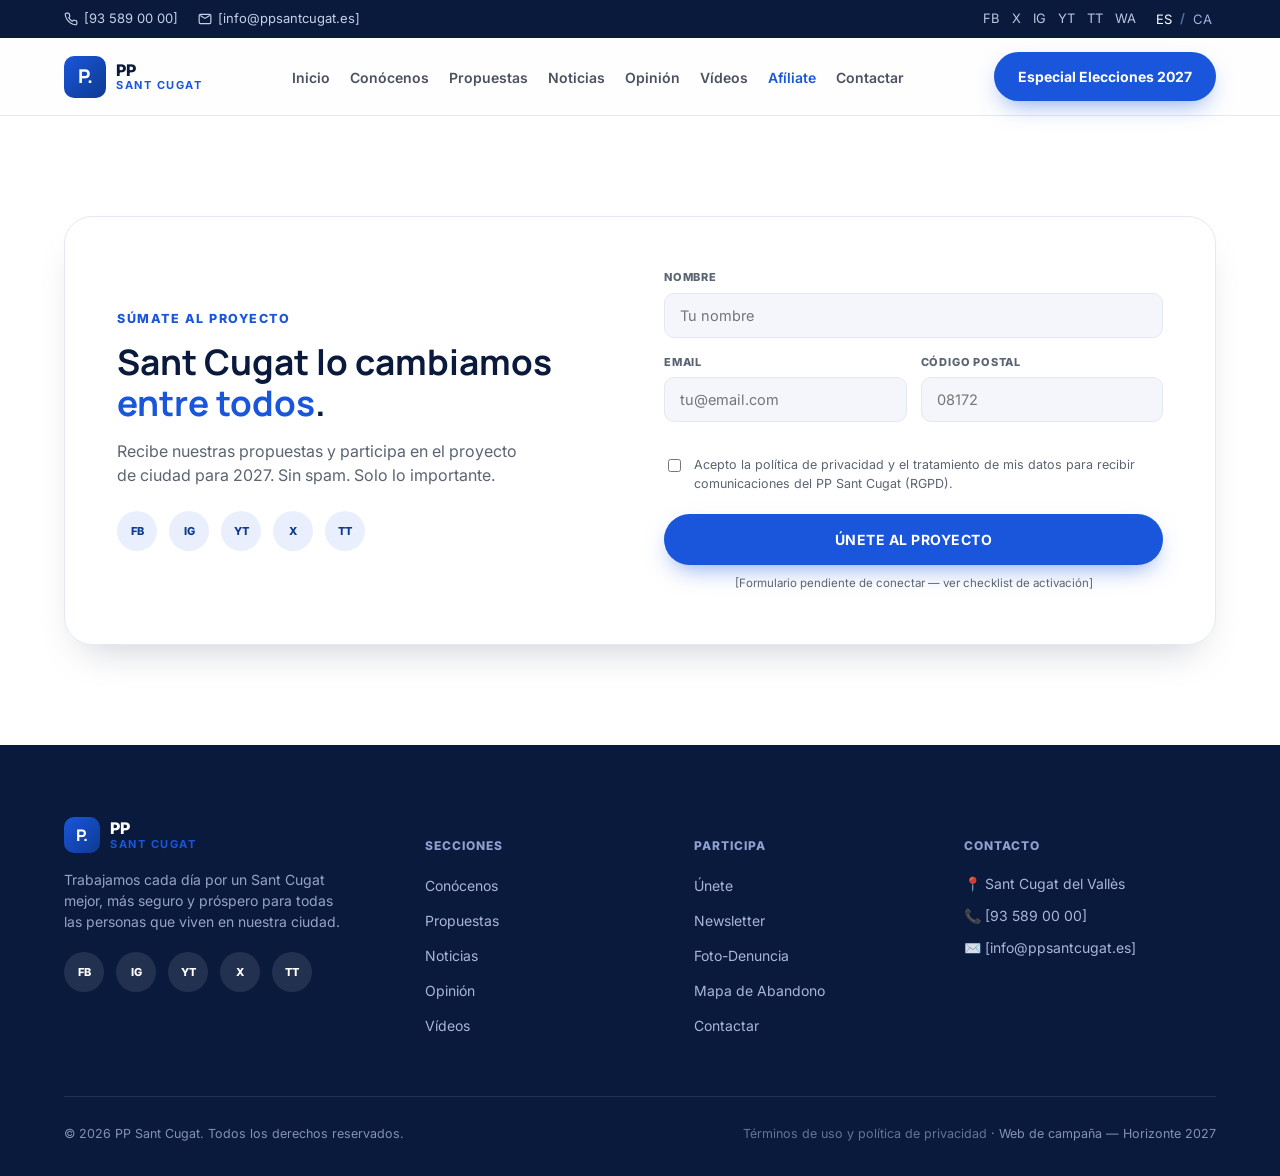
==== afiliate.html @ e85d0d60 "Add files via upload" ====
<!DOCTYPE html>
<html lang="es">
<head>
<meta charset="UTF-8">
<meta name="viewport" content="width=device-width, initial-scale=1.0">
<title>Afíliate — PP Sant Cugat</title>
<meta name="description" content="Únete al Partido Popular de Sant Cugat del Vallès y participa en el proyecto de ciudad para las elecciones municipales de mayo de 2027.">
<link rel="preconnect" href="https://fonts.googleapis.com">
<link rel="preconnect" href="https://fonts.gstatic.com" crossorigin>
<link href="https://fonts.googleapis.com/css2?family=Manrope:wght@500;700;800&family=Inter:wght@400;500;600;700&display=swap" rel="stylesheet">
<link rel="stylesheet" href="css/style.css">
</head>
<body>

<div id="site-header"></div>
<script src="js/layout.js"></script>
<script>Layout.header('afiliate');</script>

<!-- ============ JOIN / NEWSLETTER ============ -->
<section class="join">
  <div class="wrap">
    <div class="join-box" data-reveal>
      <div class="join-grid">
        <div>
          <span class="eyebrow" data-i18n="join_eyebrow">Súmate al proyecto</span>
          <h2 data-i18n-html="join_title">Sant Cugat lo cambiamos <span class="accent" style="color:var(--pp-blue);">entre todos</span>.</h2>
          <p class="lead" data-i18n="join_lead">Recibe nuestras propuestas y participa en el proyecto de ciudad para 2027. Sin spam. Solo lo importante.</p>
          <div class="social-circles">
            <a class="scircle" href="#" data-net="facebook">FB</a>
            <a class="scircle" href="#" data-net="instagram">IG</a>
            <a class="scircle" href="#" data-net="youtube">YT</a>
            <a class="scircle" href="#" data-net="x">X</a>
            <a class="scircle" href="#" data-net="tiktok">TT</a>
          </div>
        </div>
        <form id="joinForm" onsubmit="return handleJoinSubmit(event)">
          <div class="field">
            <label data-i18n="form_name">Nombre</label>
            <input type="text" name="nombre" data-i18n-placeholder="form_name_ph" placeholder="Tu nombre" required>
          </div>
          <div class="field-row">
            <div class="field">
              <label data-i18n="form_email">Email</label>
              <input type="email" name="email" placeholder="tu@email.com" required>
            </div>
            <div class="field">
              <label data-i18n="form_cp">Código postal</label>
              <input type="text" name="cp" placeholder="08172" pattern="[0-9]{5}">
            </div>
          </div>
          <label class="checkbox-row">
            <input type="checkbox" required>
            <span data-i18n="form_rgpd">Acepto la política de privacidad y el tratamiento de mis datos para recibir comunicaciones del PP Sant Cugat (RGPD).</span>
          </label>
          <button type="submit" class="btn btn-primary submit-btn" data-i18n="form_submit">ÚNETE AL PROYECTO</button>
          <p class="form-note" data-i18n="form_note">[Formulario pendiente de conectar — ver checklist de activación]</p>
        </form>
      </div>
    </div>
  </div>
</section>

<footer id="site-footer"></footer>
<script>Layout.footer();</script>

<!-- ============ DATOS DINÁMICOS ============ -->
<script src="data/videos.js"></script>
<script src="data/news.js"></script>
<script src="js/main.js"></script>
</body>
</html>
---- css/style.css ----
:root{
  --pp-blue:#1a56db;
  --pp-blue-dark:#0e3a91;
  --pp-navy:#0a1a3c;
  --pp-sky:#4cc9f0;
  --bg:#f4f6fb;
  --surface:#ffffff;
  --text:#0f172a;
  --muted:#5b6472;
  --border:#e3e8f2;
  --radius:18px;
  --radius-sm:12px;
  --shadow:0 20px 40px -20px rgba(10,26,60,.25);
  --container:1200px;
}
*{box-sizing:border-box;}
html{scroll-behavior:smooth;}
body{
  margin:0;
  font-family:'Inter',sans-serif;
  color:var(--text);
  background:var(--bg);
  line-height:1.5;
  -webkit-font-smoothing:antialiased;
}
h1,h2,h3,h4{font-family:'Manrope',sans-serif;margin:0;line-height:1.15;}
p{margin:0;}
img{max-width:100%;display:block;}
a{color:inherit;text-decoration:none;}
ul{margin:0;padding:0;list-style:none;}
button{font-family:inherit;cursor:pointer;}
::selection{background:var(--pp-blue);color:#fff;}
::-webkit-scrollbar{width:10px;}
::-webkit-scrollbar-track{background:var(--bg);}
::-webkit-scrollbar-thumb{background:var(--pp-blue);border-radius:10px;}

.wrap{max-width:var(--container);margin:0 auto;padding:0 24px;}
.visually-hidden{position:absolute;width:1px;height:1px;overflow:hidden;clip:rect(0,0,0,0);white-space:nowrap;}

/* ---------- Topbar ---------- */
.topbar{background:var(--pp-navy);color:#dbe4fb;font-size:13px;}
.topbar .wrap{display:flex;align-items:center;justify-content:space-between;padding:9px 24px;flex-wrap:wrap;gap:8px;}
.topbar-left{display:flex;gap:20px;align-items:center;flex-wrap:wrap;}
.topbar-left a{display:flex;align-items:center;gap:6px;color:#dbe4fb;opacity:.9;transition:opacity .2s;}
.topbar-left a:hover{opacity:1;}
.topbar-right{display:flex;align-items:center;gap:16px;}
.social-inline{display:flex;gap:12px;}
.social-inline a{opacity:.85;transition:opacity .2s, transform .2s;}
.social-inline a:hover{opacity:1;transform:translateY(-1px);}
.lang-switch{display:flex;gap:4px;align-items:center;font-weight:600;}
.lang-switch button{background:none;border:none;color:#9fb2de;padding:2px 4px;font-size:13px;}
.lang-switch button.active{color:#fff;}
.lang-switch span{color:#5c6f9c;}

/* ---------- Nav ---------- */
.nav{position:sticky;top:0;z-index:100;background:rgba(255,255,255,.85);backdrop-filter:blur(10px);border-bottom:1px solid var(--border);}
.nav .wrap{display:flex;align-items:center;justify-content:space-between;padding:14px 24px;gap:20px;}
.brand{display:flex;align-items:center;gap:10px;}
.brand-mark{width:42px;height:42px;border-radius:10px;background:linear-gradient(135deg,var(--pp-blue),var(--pp-blue-dark));display:flex;align-items:center;justify-content:center;color:#fff;font-weight:800;font-family:'Manrope',sans-serif;font-size:19px;flex-shrink:0;}
.brand img{height:42px;width:auto;}
.brand-text{display:flex;flex-direction:column;line-height:1.1;}
.brand-text .n1{font-weight:800;font-size:16px;color:var(--pp-navy);letter-spacing:.3px;}
.brand-text .n2{font-weight:700;font-size:11px;color:var(--pp-blue);letter-spacing:1.5px;}
.nav-links{display:flex;gap:20px;align-items:center;}
.nav-links a{font-size:14px;font-weight:600;color:var(--text);opacity:.75;transition:opacity .2s,color .2s;position:relative;}
.nav-links a:hover{opacity:1;color:var(--pp-blue);}
.nav-links a.active-link{opacity:1;color:var(--pp-blue);}
.btn{display:inline-flex;align-items:center;gap:8px;padding:12px 22px;border-radius:100px;font-weight:700;font-size:14px;border:2px solid transparent;transition:transform .2s,box-shadow .2s,background .2s,color .2s;white-space:nowrap;}
.btn-primary{background:var(--pp-blue);color:#fff;box-shadow:0 10px 24px -8px rgba(26,86,219,.55);}
.btn-primary:hover{transform:translateY(-2px);box-shadow:0 16px 30px -8px rgba(26,86,219,.65);}
.btn-ghost{background:#fff;color:var(--pp-navy);border-color:var(--border);}
.btn-ghost:hover{border-color:var(--pp-blue);color:var(--pp-blue);transform:translateY(-2px);}
.btn-ghost-dark{background:rgba(255,255,255,.08);color:#fff;border-color:rgba(255,255,255,.25);}
.btn-ghost-dark:hover{background:#fff;color:var(--pp-navy);}
.nav-cta{display:none;}
@media(min-width:1080px){.nav-cta{display:inline-flex;}}
.menu-toggle{display:flex;background:none;border:1px solid var(--border);border-radius:10px;padding:9px 11px;}
@media(min-width:1080px){.menu-toggle{display:none;}}
@media(max-width:1079px){.nav-links{position:fixed;inset:64px 0 0 0;background:#fff;flex-direction:column;padding:32px 24px;gap:22px;transform:translateX(100%);transition:transform .3s ease;overflow-y:auto;}
  .nav-links.open{transform:translateX(0);}
  .nav-links a{font-size:18px;opacity:1;}
}

/* ---------- Hero ---------- */
.hero{padding:72px 0 96px;overflow:hidden;position:relative;}
.hero .wrap{display:grid;grid-template-columns:1.1fr 1fr;gap:56px;align-items:center;}
@media(max-width:900px){.hero .wrap{grid-template-columns:1fr;}}
.badge{display:inline-flex;align-items:center;gap:8px;padding:7px 16px;border-radius:100px;background:#e9effd;color:var(--pp-blue-dark);font-weight:700;font-size:12.5px;letter-spacing:.5px;text-transform:uppercase;}
.badge::before{content:'';width:7px;height:7px;border-radius:50%;background:var(--pp-blue);}
.hero h1{font-size:clamp(2.4rem,5vw,3.6rem);font-weight:800;margin:22px 0 20px;color:var(--pp-navy);}
.hero h1 .accent{color:var(--pp-blue);}
.hero p.lead{font-size:1.1rem;color:var(--muted);max-width:520px;margin-bottom:32px;}
.hero-actions{display:flex;gap:14px;flex-wrap:wrap;margin-bottom:28px;}
.hero-meta{display:flex;gap:22px;flex-wrap:wrap;font-size:12.5px;font-weight:700;letter-spacing:.5px;color:var(--muted);}
.hero-meta span{opacity:.9;}
.hero-media{position:relative;}
.hero-photo{aspect-ratio:4/5;border-radius:24px;background:linear-gradient(160deg,#c9d6f0,#7c94c9 45%,#2c3f6b);position:relative;overflow:hidden;box-shadow:var(--shadow);}
.hero-photo img{width:100%;height:100%;object-fit:cover;}
.hero-photo .ph-note{position:absolute;inset:0;display:flex;align-items:center;justify-content:center;text-align:center;color:rgba(255,255,255,.85);font-size:13px;padding:20px;font-weight:600;}
.hero-quote{position:absolute;left:-30px;bottom:-30px;background:#fff;border-radius:16px;padding:20px 22px;box-shadow:var(--shadow);max-width:300px;}
@media(max-width:560px){.hero-quote{position:static;margin-top:20px;left:0;bottom:0;}}
.hero-quote p{font-style:italic;color:var(--pp-navy);font-weight:600;font-size:14.5px;margin-bottom:8px;}
.hero-quote .who{color:var(--pp-blue);font-size:13px;font-weight:700;}

/* ---------- Hub banner ---------- */
.hub{background:linear-gradient(135deg,var(--pp-navy),#132a5e 60%,var(--pp-blue-dark));color:#fff;border-radius:28px;padding:52px 44px;margin:0 auto 100px;max-width:calc(var(--container) - 48px);position:relative;overflow:hidden;}
.hub::after{content:'';position:absolute;right:-120px;top:-120px;width:340px;height:340px;border-radius:50%;background:radial-gradient(circle,rgba(76,201,240,.35),transparent 70%);}
.hub-grid{display:grid;grid-template-columns:1.2fr 1fr;gap:40px;position:relative;z-index:1;}
@media(max-width:900px){.hub-grid{grid-template-columns:1fr;}}
.hub .badge{background:rgba(255,255,255,.12);color:#bcd0ff;}
.hub .badge::before{background:var(--pp-sky);}
.hub h2{font-size:clamp(1.9rem,3.6vw,2.6rem);margin:20px 0 16px;font-weight:800;}
.hub h2 .accent{color:var(--pp-sky);}
.hub p.lead{color:#c4d1f2;max-width:480px;margin-bottom:28px;}
.hub-actions{display:flex;gap:14px;flex-wrap:wrap;}
.hub-stats{display:flex;flex-direction:column;gap:14px;justify-content:center;}
.hub-stat{background:rgba(255,255,255,.07);border:1px solid rgba(255,255,255,.14);border-radius:16px;padding:18px 20px;display:flex;align-items:center;justify-content:space-between;gap:14px;transition:transform .25s, background .25s;}
.hub-stat:hover{transform:translateY(-3px);background:rgba(255,255,255,.12);}
.hub-stat-left{display:flex;align-items:center;gap:14px;}
.hub-stat-icon{width:42px;height:42px;border-radius:11px;background:rgba(255,255,255,.14);display:flex;align-items:center;justify-content:center;flex-shrink:0;}
.hub-stat-label{font-size:11px;letter-spacing:1px;text-transform:uppercase;color:#9fb2de;font-weight:700;}
.hub-stat-value{font-weight:800;font-size:16px;}

/* ---------- Page header (páginas internas) ---------- */
.page-header{padding:64px 0 40px;}
.page-header h1{font-size:clamp(2rem,4vw,2.8rem);color:var(--pp-navy);margin:18px 0 14px;font-weight:800;}
.page-header p.lead{color:var(--muted);font-size:1.05rem;max-width:640px;}

/* ---------- Sections ---------- */
section{padding:100px 0;}
.section-head{display:flex;justify-content:space-between;align-items:flex-end;gap:24px;margin-bottom:48px;flex-wrap:wrap;}
.eyebrow{color:var(--pp-blue);font-weight:800;letter-spacing:1.5px;text-transform:uppercase;font-size:12.5px;margin-bottom:10px;display:block;}
.section-head h2{font-size:clamp(1.7rem,3vw,2.3rem);color:var(--pp-navy);max-width:640px;}
.section-link{font-weight:700;color:var(--pp-blue);font-size:13.5px;letter-spacing:.5px;white-space:nowrap;transition:opacity .2s;}
.section-link:hover{opacity:.7;}

/* Propuestas */
.cards-grid{display:grid;grid-template-columns:repeat(3,1fr);gap:24px;}
@media(max-width:900px){.cards-grid{grid-template-columns:repeat(2,1fr);}}
@media(max-width:620px){.cards-grid{grid-template-columns:1fr;}}
.card{background:var(--surface);border:1px solid var(--border);border-radius:var(--radius);padding:28px 26px;transition:transform .3s,box-shadow .3s,border-color .3s;opacity:0;transform:translateY(28px);}
.card.reveal-in{opacity:1;transform:translateY(0);}
.card:hover{transform:translateY(-6px);box-shadow:var(--shadow);border-color:transparent;}
.card-top{display:flex;justify-content:space-between;align-items:flex-start;margin-bottom:20px;}
.card-icon{width:46px;height:46px;border-radius:12px;background:#e9effd;display:flex;align-items:center;justify-content:center;color:var(--pp-blue);}
.card-num{font-size:12px;color:var(--muted);font-weight:700;}
.card h3{font-size:1.15rem;color:var(--pp-navy);margin-bottom:8px;}
.card p{color:var(--muted);font-size:14.5px;margin-bottom:16px;}
.card-link{font-weight:700;font-size:13px;color:var(--pp-blue);display:inline-flex;align-items:center;gap:6px;}

/* Videos */
.video-row{display:grid;grid-template-columns:repeat(5,1fr);gap:20px;}
@media(max-width:1000px){.video-row{grid-template-columns:repeat(3,1fr);}}
@media(max-width:640px){.video-row{grid-template-columns:repeat(2,1fr);}}
.video-card{position:relative;border-radius:18px;overflow:hidden;aspect-ratio:9/16;background:linear-gradient(160deg,#12305f,#0a1a3c 70%);cursor:pointer;opacity:0;transform:translateY(28px);transition:opacity .5s,transform .5s;}
.video-card.reveal-in{opacity:1;transform:translateY(0);}
.video-card:hover .video-play{transform:scale(1.12);background:#fff;color:var(--pp-navy);}
.video-platform{position:absolute;top:12px;right:12px;background:rgba(255,255,255,.15);backdrop-filter:blur(4px);color:#fff;font-size:10px;font-weight:800;letter-spacing:1px;text-transform:uppercase;padding:5px 9px;border-radius:100px;z-index:2;}
.video-play{position:absolute;top:50%;left:50%;transform:translate(-50%,-50%) scale(1);width:52px;height:52px;border-radius:50%;background:rgba(255,255,255,.22);backdrop-filter:blur(4px);display:flex;align-items:center;justify-content:center;color:#fff;transition:transform .25s,background .25s,color .25s;z-index:2;}
.video-info{position:absolute;left:0;right:0;bottom:0;padding:16px 14px;background:linear-gradient(0deg,rgba(0,0,0,.75),transparent);color:#fff;z-index:2;}
.video-info .vt{font-weight:700;font-size:13px;line-height:1.3;}
.video-info .vh{font-size:11px;opacity:.75;margin-top:4px;}
.video-embed{position:absolute;inset:0;width:100%;height:100%;border:0;z-index:1;}

/* Actualidad / Opinion */
.news-grid{display:grid;grid-template-columns:1.5fr 1fr;gap:56px;}
@media(max-width:900px){.news-grid{grid-template-columns:1fr;gap:40px;}}
.news-head{display:flex;justify-content:space-between;align-items:baseline;margin-bottom:24px;}
.news-head h3{font-size:1.4rem;color:var(--pp-navy);}
.news-item{display:flex;gap:18px;padding:20px 0;border-bottom:1px solid var(--border);opacity:0;transform:translateY(20px);transition:opacity .5s,transform .5s;}
.news-item.reveal-in{opacity:1;transform:translateY(0);}
.news-item:last-child{border-bottom:none;}
.news-thumb{width:120px;height:88px;border-radius:12px;background:linear-gradient(140deg,#dbe4fb,#9db3e6);flex-shrink:0;overflow:hidden;}
.news-thumb img{width:100%;height:100%;object-fit:cover;}
.news-meta{font-size:11.5px;font-weight:800;letter-spacing:.5px;text-transform:uppercase;color:var(--pp-blue);margin-bottom:6px;display:flex;gap:8px;align-items:center;}
.news-meta .dot{width:4px;height:4px;border-radius:50%;background:var(--muted);}
.news-meta .date{color:var(--muted);font-weight:600;text-transform:none;letter-spacing:0;}
.news-item h4{font-size:1.02rem;color:var(--pp-navy);margin-bottom:6px;}
.news-item p{font-size:13.5px;color:var(--muted);}
.op-item{padding:18px 0;border-bottom:1px solid var(--border);opacity:0;transform:translateY(20px);transition:opacity .5s,transform .5s;}
.op-item.reveal-in{opacity:1;transform:translateY(0);}
.op-item:last-child{border-bottom:none;}
.op-num{font-size:11.5px;font-weight:800;color:var(--pp-blue);letter-spacing:.5px;margin-bottom:6px;text-transform:uppercase;}
.op-item h4{font-size:1.02rem;color:var(--pp-navy);margin-bottom:6px;}
.op-item .who{font-size:13px;color:var(--muted);}
.op-full-list{max-width:720px;}
.news-home-list{max-width:760px;}

/* Noticias: grid de tarjetas para la página completa */
.news-cards-grid{display:grid;grid-template-columns:repeat(3,1fr);gap:24px;}
@media(max-width:900px){.news-cards-grid{grid-template-columns:repeat(2,1fr);}}
@media(max-width:620px){.news-cards-grid{grid-template-columns:1fr;}}
.news-card{display:block;background:var(--surface);border:1px solid var(--border);border-radius:var(--radius);overflow:hidden;opacity:0;transform:translateY(28px);transition:opacity .3s,transform .3s,box-shadow .3s,border-color .3s;}
.news-card.reveal-in{opacity:1;transform:translateY(0);}
.news-card:hover{box-shadow:var(--shadow);border-color:transparent;transform:translateY(-4px);}
.news-card .nc-thumb{aspect-ratio:16/10;background:linear-gradient(140deg,#dbe4fb,#9db3e6);overflow:hidden;}
.news-card .nc-thumb img{width:100%;height:100%;object-fit:cover;}
.news-card .nc-body{padding:20px 22px;}
.news-card .news-meta{margin-bottom:8px;}
.news-card h3{font-size:1.05rem;color:var(--pp-navy);margin-bottom:8px;}
.news-card p{font-size:13.5px;color:var(--muted);}

/* Equipo (Conócenos) */
.team-grid{display:grid;grid-template-columns:repeat(3,1fr);gap:24px;margin-top:48px;}
@media(max-width:900px){.team-grid{grid-template-columns:repeat(2,1fr);}}
@media(max-width:620px){.team-grid{grid-template-columns:1fr;}}
.team-card{background:var(--surface);border:1px solid var(--border);border-radius:var(--radius);padding:32px 26px;text-align:center;opacity:0;transform:translateY(28px);transition:opacity .3s,transform .3s;}
.team-card.reveal-in{opacity:1;transform:translateY(0);}
.team-photo{width:96px;height:96px;border-radius:50%;background:linear-gradient(150deg,#c9d6f0,#4c67a3);margin:0 auto 18px;}
.team-card h3{font-size:1.1rem;color:var(--pp-navy);margin-bottom:6px;}
.team-role{color:var(--pp-blue);font-weight:700;font-size:12.5px;margin-bottom:12px;}
.team-card p{color:var(--muted);font-size:13.5px;}
.team-note{margin-top:36px;padding:18px 22px;background:#e9effd;border-radius:14px;color:var(--pp-blue-dark);font-size:13.5px;font-weight:600;text-align:center;}

/* Contacto */
.contact-grid{display:grid;grid-template-columns:.9fr 1.1fr;gap:48px;align-items:start;}
@media(max-width:860px){.contact-grid{grid-template-columns:1fr;}}
.contact-info-box{background:var(--pp-navy);color:#fff;border-radius:24px;padding:40px;}
.contact-info-box h3{font-size:1.2rem;margin-bottom:22px;}
.contact-info-box ul{margin-bottom:26px;}
.contact-info-box li{display:flex;align-items:center;gap:12px;opacity:.9;font-size:14.5px;margin-bottom:16px;}
.map-embed{border-radius:24px;overflow:hidden;border:1px solid var(--border);margin-top:20px;background:var(--surface);}
.map-embed iframe{width:100%;height:280px;border:0;display:block;}

/* Feature cards */
.feature-row{display:grid;grid-template-columns:1fr 1fr;gap:24px;margin-top:64px;}
@media(max-width:760px){.feature-row{grid-template-columns:1fr;}}
.feature-card{border-radius:24px;padding:40px;position:relative;overflow:hidden;min-height:220px;display:flex;flex-direction:column;justify-content:center;opacity:0;transform:translateY(24px);transition:opacity .5s,transform .5s;}
.feature-card.reveal-in{opacity:1;transform:translateY(0);}
.feature-card.blue{background:linear-gradient(135deg,var(--pp-blue),var(--pp-blue-dark));color:#fff;}
.feature-card.dark{background:linear-gradient(135deg,#101c3d,var(--pp-navy));color:#fff;}
.feature-icon{width:50px;height:50px;border-radius:14px;background:rgba(255,255,255,.15);display:flex;align-items:center;justify-content:center;margin-bottom:18px;}
.feature-card h3{font-size:1.4rem;margin-bottom:10px;}
.feature-card p{opacity:.85;margin-bottom:22px;max-width:360px;font-size:14.5px;}
.soon-pill{position:absolute;top:22px;right:22px;background:rgba(255,255,255,.18);backdrop-filter:blur(4px);font-size:11px;font-weight:800;letter-spacing:1px;text-transform:uppercase;padding:6px 12px;border-radius:100px;}

/* About / Conócenos */
.about{background:var(--surface);}
.about .wrap{display:grid;grid-template-columns:.9fr 1.1fr;gap:56px;align-items:center;}
@media(max-width:900px){.about .wrap{grid-template-columns:1fr;}}
.about-photo{aspect-ratio:1/1;border-radius:24px;background:linear-gradient(150deg,#c9d6f0,#4c67a3);}
.stat-row{display:flex;gap:36px;margin-top:32px;flex-wrap:wrap;}
.stat{}
.stat .num{font-family:'Manrope',sans-serif;font-weight:800;font-size:2.1rem;color:var(--pp-blue);}
.stat .lbl{font-size:12.5px;color:var(--muted);font-weight:700;letter-spacing:.3px;}

/* Join / newsletter */
.join{background:var(--surface);}
.join-box{border:1px solid var(--border);border-radius:28px;padding:52px;box-shadow:var(--shadow);}
.join-grid{display:grid;grid-template-columns:1fr 1fr;gap:48px;align-items:center;}
@media(max-width:860px){.join-grid{grid-template-columns:1fr;}}
.join h2{font-size:clamp(1.7rem,3vw,2.2rem);color:var(--pp-navy);margin:14px 0 16px;}
.join p.lead{color:var(--muted);margin-bottom:24px;max-width:420px;}
.social-circles{display:flex;gap:12px;}
.scircle{width:40px;height:40px;border-radius:50%;background:#e9effd;color:var(--pp-blue-dark);display:flex;align-items:center;justify-content:center;font-weight:800;font-size:11px;transition:transform .2s,background .2s,color .2s;}
.scircle:hover{background:var(--pp-blue);color:#fff;transform:translateY(-2px);}
.field{margin-bottom:16px;}
.field label{display:block;font-size:11px;font-weight:800;letter-spacing:.8px;text-transform:uppercase;color:var(--muted);margin-bottom:7px;}
.field input{width:100%;padding:13px 15px;border-radius:10px;border:1px solid var(--border);background:var(--bg);font-family:inherit;font-size:14.5px;color:var(--text);transition:border-color .2s,background .2s;}
.field input:focus{outline:none;border-color:var(--pp-blue);background:#fff;}
.field textarea{width:100%;padding:13px 15px;border-radius:10px;border:1px solid var(--border);background:var(--bg);font-family:inherit;font-size:14.5px;color:var(--text);transition:border-color .2s,background .2s;resize:vertical;}
.field textarea:focus{outline:none;border-color:var(--pp-blue);background:#fff;}
.field-row{display:grid;grid-template-columns:1fr 1fr;gap:14px;}
@media(max-width:480px){.field-row{grid-template-columns:1fr;}}
.checkbox-row{display:flex;gap:10px;align-items:flex-start;margin:18px 0 20px;font-size:12.5px;color:var(--muted);}
.checkbox-row input{margin-top:3px;}
.submit-btn{width:100%;justify-content:center;padding:15px;font-size:14px;letter-spacing:.5px;}
.form-note{font-size:11.5px;color:var(--muted);margin-top:10px;text-align:center;}

/* Footer */
footer{background:var(--pp-navy);color:#c4d1f2;padding:72px 0 32px;}
.footer-grid{display:grid;grid-template-columns:1.4fr 1fr 1fr 1.1fr;gap:40px;padding-bottom:48px;border-bottom:1px solid rgba(255,255,255,.1);}
@media(max-width:800px){.footer-grid{grid-template-columns:1fr 1fr;}}
@media(max-width:520px){.footer-grid{grid-template-columns:1fr;}}
.footer-grid h5{font-size:12px;letter-spacing:1px;text-transform:uppercase;color:#8ea0cf;margin-bottom:18px;font-weight:800;}
.footer-grid ul li{margin-bottom:11px;}
.footer-grid ul a{opacity:.85;transition:opacity .2s;font-size:14px;}
.footer-grid ul a:hover{opacity:1;color:#fff;}
.footer-brand p{margin:16px 0 20px;opacity:.75;font-size:14px;max-width:280px;}
.footer-contact li{display:flex;align-items:center;gap:10px;opacity:.85;font-size:14px;margin-bottom:12px;}
.footer-bottom{display:flex;justify-content:space-between;align-items:center;padding-top:28px;flex-wrap:wrap;gap:12px;font-size:12.5px;opacity:.65;}

/* Reveal helpers */
[data-reveal]{opacity:0;transform:translateY(30px);transition:opacity .6s ease,transform .6s ease;}
[data-reveal].reveal-in{opacity:1;transform:translateY(0);}
[data-stagger] > *{opacity:0;transform:translateY(24px);transition:opacity .5s ease,transform .5s ease;}
[data-stagger].reveal-in > *{opacity:1;transform:translateY(0);}

@media (prefers-reduced-motion: reduce){
  *{transition-duration:.01ms !important; animation-duration:.01ms !important;}
  [data-reveal],[data-stagger] > *,.card,.video-card,.news-item,.op-item,.feature-card{opacity:1 !important;transform:none !important;}
}
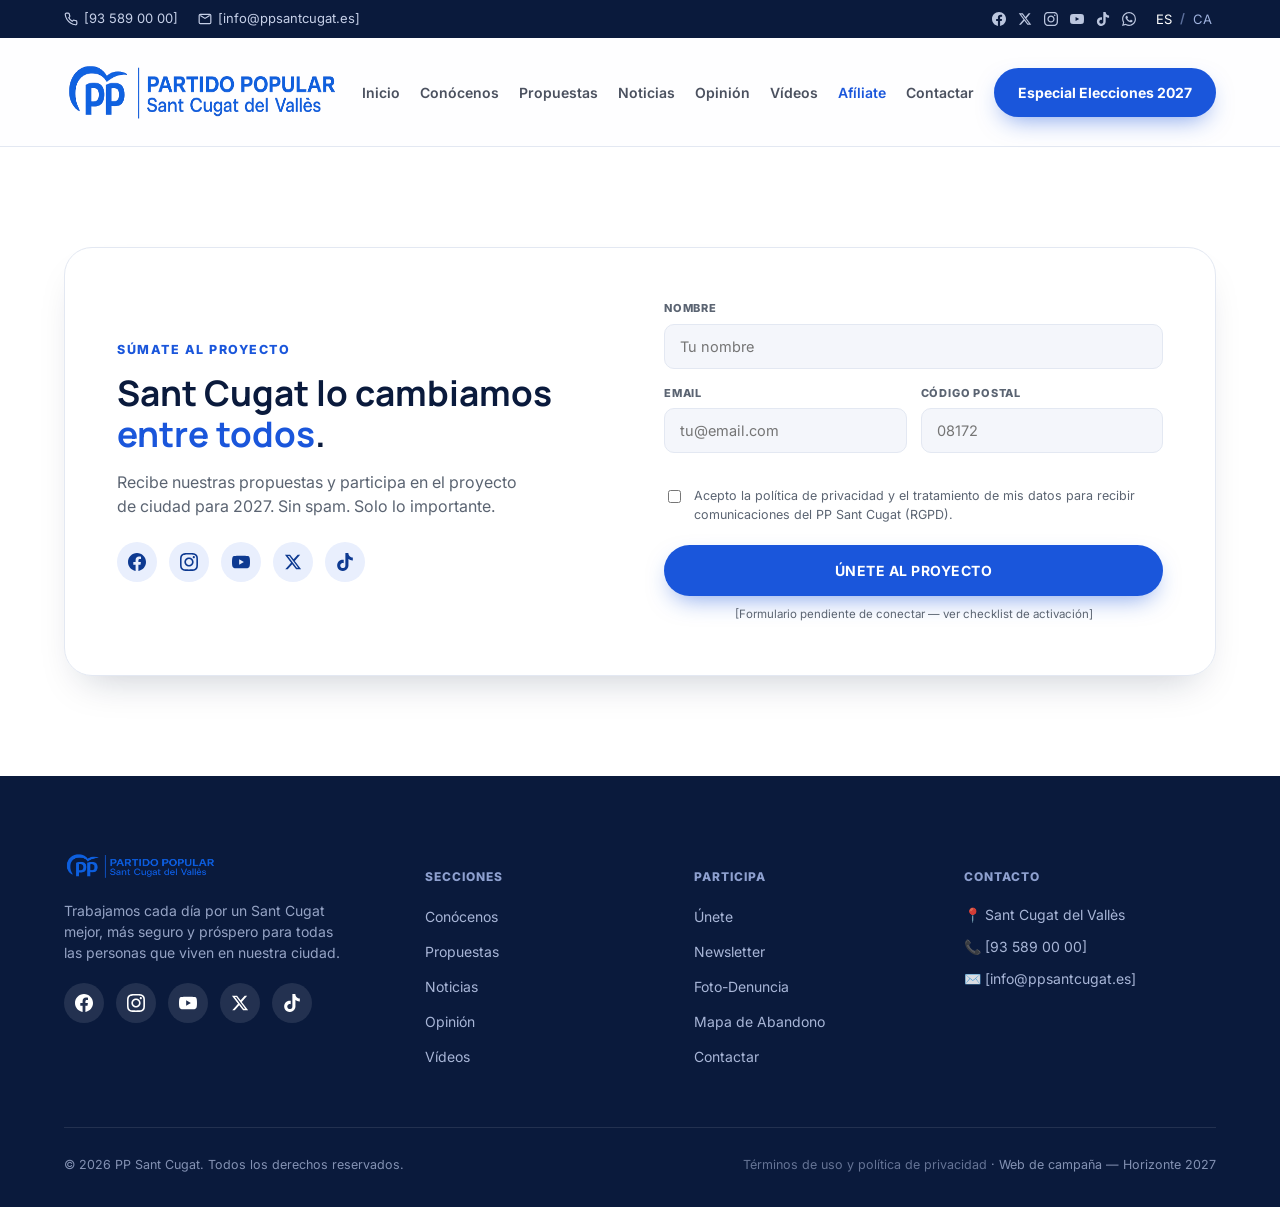
==== commit 007552a4: "Update afiliate.html" ====
--- a/afiliate.html
+++ b/afiliate.html
@@ -26,11 +26,11 @@
           <h2 data-i18n-html="join_title">Sant Cugat lo cambiamos <span class="accent" style="color:var(--pp-blue);">entre todos</span>.</h2>
           <p class="lead" data-i18n="join_lead">Recibe nuestras propuestas y participa en el proyecto de ciudad para 2027. Sin spam. Solo lo importante.</p>
           <div class="social-circles">
-            <a class="scircle" href="#" data-net="facebook">FB</a>
-            <a class="scircle" href="#" data-net="instagram">IG</a>
-            <a class="scircle" href="#" data-net="youtube">YT</a>
-            <a class="scircle" href="#" data-net="x">X</a>
-            <a class="scircle" href="#" data-net="tiktok">TT</a>
+            <a class="scircle" href="#" aria-label="Facebook" data-net="facebook"><svg width="18" height="18" viewBox="0 0 24 24" fill="currentColor"><path d="M24 12.073c0-6.627-5.373-12-12-12s-12 5.373-12 12c0 5.99 4.388 10.954 10.125 11.854v-8.385H7.078v-3.47h3.047V9.43c0-3.007 1.792-4.669 4.533-4.669 1.312 0 2.686.235 2.686.235v2.953H15.83c-1.491 0-1.956.925-1.956 1.874v2.25h3.328l-.532 3.47h-2.796v8.385C19.612 23.027 24 18.062 24 12.073z"/></svg></a>
+            <a class="scircle" href="#" aria-label="Instagram" data-net="instagram"><svg width="18" height="18" viewBox="0 0 24 24" fill="currentColor"><path d="M12 0C8.74 0 8.333.014 7.053.072 5.775.132 4.905.333 4.14.63c-.789.306-1.459.717-2.126 1.384S.935 3.35.63 4.14C.333 4.905.131 5.775.072 7.053.014 8.333 0 8.74 0 12s.014 3.667.072 4.947c.06 1.277.261 2.148.558 2.913.306.788.717 1.459 1.384 2.126.667.666 1.336 1.079 2.126 1.384.766.296 1.636.499 2.913.558C8.333 23.986 8.74 24 12 24s3.667-.014 4.947-.072c1.277-.06 2.148-.262 2.913-.558.788-.306 1.459-.718 2.126-1.384.666-.667 1.079-1.335 1.384-2.126.296-.765.499-1.636.558-2.913.06-1.28.072-1.687.072-4.947s-.014-3.667-.072-4.947c-.06-1.277-.262-2.149-.558-2.913-.306-.789-.718-1.459-1.384-2.126C21.319 1.347 20.651.935 19.86.63c-.765-.297-1.636-.499-2.913-.558C15.667.014 15.26 0 12 0zm0 2.16c3.203 0 3.585.016 4.85.071 1.17.055 1.805.249 2.227.415.562.217.96.477 1.382.896.419.42.679.819.896 1.381.164.422.36 1.057.413 2.227.057 1.266.07 1.646.07 4.85s-.015 3.585-.074 4.85c-.061 1.17-.256 1.805-.421 2.227-.224.562-.479.96-.899 1.382-.419.419-.824.679-1.38.896-.42.164-1.065.36-2.235.413-1.274.057-1.649.07-4.859.07-3.211 0-3.586-.015-4.859-.074-1.171-.061-1.816-.256-2.236-.421-.569-.224-.96-.479-1.379-.899-.421-.419-.69-.824-.9-1.38-.165-.42-.359-1.065-.42-2.235-.045-1.26-.061-1.649-.061-4.844 0-3.196.016-3.586.061-4.861.061-1.17.255-1.814.42-2.234.21-.57.479-.96.9-1.381.419-.419.81-.689 1.379-.898.42-.166 1.051-.361 2.221-.421 1.275-.045 1.65-.06 4.859-.06l.045.03zm0 3.678c-3.405 0-6.162 2.76-6.162 6.162 0 3.405 2.76 6.162 6.162 6.162 3.405 0 6.162-2.76 6.162-6.162 0-3.405-2.76-6.162-6.162-6.162zM12 16c-2.21 0-4-1.79-4-4s1.79-4 4-4 4 1.79 4 4-1.79 4-4 4zm7.846-10.405c0 .795-.646 1.44-1.44 1.44-.795 0-1.44-.646-1.44-1.44 0-.794.646-1.439 1.44-1.439.793-.001 1.44.645 1.44 1.439z"/></svg></a>
+            <a class="scircle" href="#" aria-label="YouTube" data-net="youtube"><svg width="18" height="18" viewBox="0 0 24 24" fill="currentColor"><path d="M23.498 6.186a3.016 3.016 0 0 0-2.122-2.136C19.505 3.545 12 3.545 12 3.545s-7.505 0-9.377.505A3.017 3.017 0 0 0 .502 6.186C0 8.07 0 12 0 12s0 3.93.502 5.814a3.016 3.016 0 0 0 2.122 2.136c1.871.505 9.376.505 9.376.505s7.505 0 9.377-.505a3.015 3.015 0 0 0 2.122-2.136C24 15.93 24 12 24 12s0-3.93-.502-5.814zM9.545 15.568V8.432L15.818 12l-6.273 3.568z"/></svg></a>
+            <a class="scircle" href="#" aria-label="X" data-net="x"><svg width="18" height="18" viewBox="0 0 24 24" fill="currentColor"><path d="M18.244 2.25h3.308l-7.227 8.26 8.502 11.24H16.17l-5.214-6.817L4.99 21.75H1.68l7.73-8.835L1.254 2.25H8.08l4.713 6.231zm-1.161 17.52h1.833L7.084 4.126H5.117z"/></svg></a>
+            <a class="scircle" href="#" aria-label="TikTok" data-net="tiktok"><svg width="18" height="18" viewBox="0 0 24 24" fill="currentColor"><path d="M12.525.02c1.31-.02 2.61-.01 3.91-.02.08 1.53.63 3.09 1.75 4.17 1.12 1.11 2.7 1.62 4.24 1.79v4.03c-1.44-.05-2.89-.35-4.2-.97-.57-.26-1.1-.59-1.62-.93-.01 2.92.01 5.84-.02 8.75-.08 1.4-.54 2.79-1.35 3.94-1.31 1.92-3.58 3.17-5.91 3.21-1.43.08-2.86-.31-4.08-1.03-2.02-1.19-3.44-3.37-3.65-5.71-.02-.5-.03-1-.01-1.49.18-1.9 1.12-3.72 2.58-4.96 1.66-1.44 3.98-2.13 6.15-1.72.02 1.48-.04 2.96-.04 4.44-.99-.32-2.15-.23-3.02.37-.63.41-1.11 1.04-1.36 1.75-.21.51-.15 1.07-.14 1.61.24 1.64 1.82 3.02 3.5 2.87 1.12-.01 2.19-.66 2.77-1.61.19-.33.4-.67.41-1.06.1-1.79.06-3.57.07-5.36.01-4.03-.01-8.05.02-12.07z"/></svg></a>
           </div>
         </div>
         <form id="joinForm" onsubmit="return handleJoinSubmit(event)">
--- a/css/style.css
+++ b/css/style.css
@@ -37,30 +37,48 @@
 .wrap{max-width:var(--container);margin:0 auto;padding:0 24px;}
 .visually-hidden{position:absolute;width:1px;height:1px;overflow:hidden;clip:rect(0,0,0,0);white-space:nowrap;}
 
+/* ---------- Header (topbar + nav), siempre visible ---------- */
+#site-header{position:fixed;top:0;left:0;right:0;width:100%;z-index:200;}
+body{padding-top:var(--header-h,0px);}
+
 /* ---------- Topbar ---------- */
-.topbar{background:var(--pp-navy);color:#dbe4fb;font-size:13px;}
-.topbar .wrap{display:flex;align-items:center;justify-content:space-between;padding:9px 24px;flex-wrap:wrap;gap:8px;}
+.topbar{background:var(--pp-navy);color:#dbe4fb;font-size:13px;overflow:hidden;max-height:60px;transition:max-height .35s ease,opacity .25s ease;}
+.topbar .wrap{display:flex;align-items:center;justify-content:space-between;padding:9px 24px;flex-wrap:wrap;gap:8px;transition:padding .35s ease;}
 .topbar-left{display:flex;gap:20px;align-items:center;flex-wrap:wrap;}
 .topbar-left a{display:flex;align-items:center;gap:6px;color:#dbe4fb;opacity:.9;transition:opacity .2s;}
 .topbar-left a:hover{opacity:1;}
 .topbar-right{display:flex;align-items:center;gap:16px;}
 .social-inline{display:flex;gap:12px;}
-.social-inline a{opacity:.85;transition:opacity .2s, transform .2s;}
+.social-inline a{display:flex;align-items:center;justify-content:center;opacity:.85;transition:opacity .2s, transform .2s;}
 .social-inline a:hover{opacity:1;transform:translateY(-1px);}
 .lang-switch{display:flex;gap:4px;align-items:center;font-weight:600;}
 .lang-switch button{background:none;border:none;color:#9fb2de;padding:2px 4px;font-size:13px;}
 .lang-switch button.active{color:#fff;}
 .lang-switch span{color:#5c6f9c;}
 
+/* Estado "minimalista" al hacer scroll: la topbar se pliega y la nav se compacta */
+#site-header.is-scrolled .topbar{max-height:0;opacity:0;}
+#site-header.is-scrolled .topbar .wrap{padding-top:0;padding-bottom:0;}
+#site-header.is-scrolled{box-shadow:0 12px 28px -16px rgba(10,26,60,.35);}
+
 /* ---------- Nav ---------- */
-.nav{position:sticky;top:0;z-index:100;background:rgba(255,255,255,.85);backdrop-filter:blur(10px);border-bottom:1px solid var(--border);}
-.nav .wrap{display:flex;align-items:center;justify-content:space-between;padding:14px 24px;gap:20px;}
+.nav{position:relative;z-index:100;border-bottom:1px solid var(--border);}
+/* El fondo/blur se aplica en un pseudo-elemento (no en .nav) para que .nav no
+   se convierta en containing block de sus descendientes position:fixed
+   (backdrop-filter en un ancestro rompe el menú móvil a pantalla completa). */
+.nav::before{content:'';position:absolute;inset:0;z-index:-1;background:rgba(255,255,255,.85);backdrop-filter:blur(10px);}
+.nav .wrap{display:flex;align-items:center;justify-content:space-between;padding:14px 24px;gap:20px;transition:padding .3s ease;}
+#site-header.is-scrolled .nav .wrap{padding:9px 24px;}
 .brand{display:flex;align-items:center;gap:10px;}
-.brand-mark{width:42px;height:42px;border-radius:10px;background:linear-gradient(135deg,var(--pp-blue),var(--pp-blue-dark));display:flex;align-items:center;justify-content:center;color:#fff;font-weight:800;font-family:'Manrope',sans-serif;font-size:19px;flex-shrink:0;}
-.brand img{height:42px;width:auto;}
+.brand-mark{width:42px;height:42px;border-radius:10px;background:linear-gradient(135deg,var(--pp-blue),var(--pp-blue-dark));display:flex;align-items:center;justify-content:center;color:#fff;font-weight:800;font-family:'Manrope',sans-serif;font-size:19px;flex-shrink:0;transition:width .3s ease,height .3s ease,font-size .3s ease;}
+.brand img{height:42px;width:auto;transition:height .3s ease;}
+#site-header.is-scrolled .brand-mark{width:34px;height:34px;font-size:15px;}
+#site-header.is-scrolled .brand img{height:34px;}
 .brand-text{display:flex;flex-direction:column;line-height:1.1;}
-.brand-text .n1{font-weight:800;font-size:16px;color:var(--pp-navy);letter-spacing:.3px;}
-.brand-text .n2{font-weight:700;font-size:11px;color:var(--pp-blue);letter-spacing:1.5px;}
+.brand-text .n1{font-weight:800;font-size:16px;color:var(--pp-navy);letter-spacing:.3px;transition:font-size .3s ease;}
+.brand-text .n2{font-weight:700;font-size:11px;color:var(--pp-blue);letter-spacing:1.5px;transition:font-size .3s ease;}
+#site-header.is-scrolled .brand-text .n1{font-size:14px;}
+#site-header.is-scrolled .brand-text .n2{font-size:10px;}
 .nav-links{display:flex;gap:20px;align-items:center;}
 .nav-links a{font-size:14px;font-weight:600;color:var(--text);opacity:.75;transition:opacity .2s,color .2s;position:relative;}
 .nav-links a:hover{opacity:1;color:var(--pp-blue);}
@@ -76,7 +94,7 @@
 @media(min-width:1080px){.nav-cta{display:inline-flex;}}
 .menu-toggle{display:flex;background:none;border:1px solid var(--border);border-radius:10px;padding:9px 11px;}
 @media(min-width:1080px){.menu-toggle{display:none;}}
-@media(max-width:1079px){.nav-links{position:fixed;inset:64px 0 0 0;background:#fff;flex-direction:column;padding:32px 24px;gap:22px;transform:translateX(100%);transition:transform .3s ease;overflow-y:auto;}
+@media(max-width:1079px){.nav-links{position:fixed;inset:var(--header-h,64px) 0 0 0;background:#fff;flex-direction:column;padding:32px 24px;gap:22px;transform:translateX(100%);transition:transform .3s ease;overflow-y:auto;}
   .nav-links.open{transform:translateX(0);}
   .nav-links a{font-size:18px;opacity:1;}
 }
@@ -127,7 +145,7 @@
 .page-header p.lead{color:var(--muted);font-size:1.05rem;max-width:640px;}
 
 /* ---------- Sections ---------- */
-section{padding:100px 0;}
+section{padding:100px 0;scroll-margin-top:var(--header-h,90px);}
 .section-head{display:flex;justify-content:space-between;align-items:flex-end;gap:24px;margin-bottom:48px;flex-wrap:wrap;}
 .eyebrow{color:var(--pp-blue);font-weight:800;letter-spacing:1.5px;text-transform:uppercase;font-size:12.5px;margin-bottom:10px;display:block;}
 .section-head h2{font-size:clamp(1.7rem,3vw,2.3rem);color:var(--pp-navy);max-width:640px;}
@@ -142,11 +160,28 @@
 .card.reveal-in{opacity:1;transform:translateY(0);}
 .card:hover{transform:translateY(-6px);box-shadow:var(--shadow);border-color:transparent;}
 .card-top{display:flex;justify-content:space-between;align-items:flex-start;margin-bottom:20px;}
-.card-icon{width:46px;height:46px;border-radius:12px;background:#e9effd;display:flex;align-items:center;justify-content:center;color:var(--pp-blue);}
+.card-icon{width:46px;height:46px;border-radius:12px;background:var(--pp-blue);display:flex;align-items:center;justify-content:center;color:#fff;}
+.card-icon svg{display:block;}
 .card-num{font-size:12px;color:var(--muted);font-weight:700;}
 .card h3{font-size:1.15rem;color:var(--pp-navy);margin-bottom:8px;}
 .card p{color:var(--muted);font-size:14.5px;margin-bottom:16px;}
-.card-link{font-weight:700;font-size:13px;color:var(--pp-blue);display:inline-flex;align-items:center;gap:6px;}
+.card-link{font-weight:700;font-size:13px;color:var(--pp-blue);display:inline-flex;align-items:center;gap:6px;padding:0;}
+
+/* Modal de detalle de propuesta (Leer más) */
+.overlay{position:fixed;inset:0;background:rgba(10,26,60,.55);backdrop-filter:blur(2px);display:none;align-items:center;justify-content:center;padding:24px;z-index:999;}
+.overlay.open{display:flex;}
+.modal{background:var(--surface);border-radius:20px;max-width:640px;width:100%;max-height:82vh;overflow-y:auto;padding:40px 40px 36px;position:relative;animation:modalIn .18s ease;}
+@keyframes modalIn{from{opacity:0;transform:translateY(8px) scale(.98);}to{opacity:1;transform:translateY(0) scale(1);}}
+.modal-close{position:absolute;top:18px;right:18px;width:34px;height:34px;border-radius:50%;border:1px solid var(--border);background:var(--surface);cursor:pointer;display:flex;align-items:center;justify-content:center;font-size:16px;color:var(--muted);}
+.modal-close:hover{background:var(--bg);}
+.modal-eyebrow{display:flex;align-items:center;gap:10px;margin-bottom:10px;}
+.modal-eyebrow .card-icon{width:36px;height:36px;}
+.modal-eyebrow span{font-family:'Manrope',sans-serif;font-weight:700;font-size:12.5px;letter-spacing:.05em;text-transform:uppercase;color:var(--pp-blue);}
+.modal h2{font-family:'Manrope',sans-serif;font-weight:800;font-size:26px;line-height:1.15;margin:0 0 14px 0;color:var(--pp-navy);}
+.modal .lead{font-size:15.5px;line-height:1.6;color:var(--muted);margin:0 0 22px 0;}
+.modal .prop-label{font-family:'Manrope',sans-serif;font-weight:700;font-size:12.5px;letter-spacing:.06em;text-transform:uppercase;color:var(--text);margin:0 0 12px 0;border-top:1px solid var(--border);padding-top:18px;}
+.modal ol{margin:0;padding-left:20px;}
+.modal ol li{font-size:14.5px;line-height:1.55;color:var(--text);margin-bottom:10px;}
 
 /* Videos */
 .video-row{display:grid;grid-template-columns:repeat(5,1fr);gap:20px;}
@@ -286,6 +321,38 @@
 [data-stagger] > *{opacity:0;transform:translateY(24px);transition:opacity .5s ease,transform .5s ease;}
 [data-stagger].reveal-in > *{opacity:1;transform:translateY(0);}
 
+/* Especial Elecciones 2027: lista completa de propuestas */
+.hub-proposals-list{list-style:none;counter-reset:prop-counter;padding:0;margin:32px 0 0;display:grid;grid-template-columns:repeat(2,1fr);gap:4px 40px;}
+@media(max-width:700px){.hub-proposals-list{grid-template-columns:1fr;}}
+.hub-proposals-list li{counter-increment:prop-counter;padding:14px 0 14px 36px;border-bottom:1px solid var(--border);font-size:15px;color:var(--text);position:relative;}
+.hub-proposals-list li::before{content:counter(prop-counter,decimal-leading-zero);position:absolute;left:0;top:14px;font-family:'Manrope',sans-serif;font-weight:800;color:var(--pp-blue);font-size:13px;}
+
+/* Especial Elecciones 2027: calendario de agenda */
+.agenda-layout{display:grid;grid-template-columns:340px 1fr;gap:40px;align-items:start;}
+@media(max-width:800px){.agenda-layout{grid-template-columns:1fr;}}
+.cal-widget{background:var(--surface);border:1px solid var(--border);border-radius:var(--radius);padding:24px;}
+.cal-header{display:flex;align-items:center;justify-content:space-between;margin-bottom:18px;}
+.cal-month-label{font-family:'Manrope',sans-serif;font-weight:800;color:var(--pp-navy);font-size:16px;}
+.cal-nav-btn{width:32px;height:32px;border-radius:50%;border:1px solid var(--border);background:#fff;cursor:pointer;font-size:16px;line-height:1;color:var(--pp-navy);display:flex;align-items:center;justify-content:center;}
+.cal-nav-btn:hover{background:var(--bg);}
+.cal-weekdays{display:grid;grid-template-columns:repeat(7,1fr);gap:4px;margin-bottom:6px;}
+.cal-weekdays div{text-align:center;font-size:11px;font-weight:700;color:var(--muted);text-transform:uppercase;}
+.cal-grid{display:grid;grid-template-columns:repeat(7,1fr);gap:4px;}
+.cal-cell{aspect-ratio:1/1;display:flex;align-items:center;justify-content:center;position:relative;font-size:13px;color:var(--text);border-radius:8px;}
+.cal-cell.empty{visibility:hidden;}
+.cal-cell.has-event{background:#e9effd;font-weight:700;color:var(--pp-blue);}
+.cal-dot{position:absolute;bottom:4px;width:4px;height:4px;border-radius:50%;background:var(--pp-blue);}
+.agenda-list{display:flex;flex-direction:column;gap:12px;}
+.agenda-item{display:flex;align-items:center;gap:16px;background:var(--surface);border:1px solid var(--border);border-radius:14px;padding:16px 18px;flex-wrap:wrap;}
+.agenda-item-date{font-family:'Manrope',sans-serif;font-weight:700;font-size:13px;color:var(--pp-blue);min-width:110px;}
+.agenda-item-body{flex:1;min-width:160px;}
+.agenda-item-title{font-weight:700;color:var(--pp-navy);}
+.agenda-item-place{font-size:13px;color:var(--muted);}
+.agenda-item-actions{display:flex;gap:8px;}
+.cal-add-btn{font-size:12px;font-weight:700;color:var(--pp-blue);border:1px solid var(--border);border-radius:100px;padding:6px 12px;text-decoration:none;}
+.cal-add-btn:hover{background:var(--bg);}
+.agenda-empty-note{color:var(--muted);font-size:14.5px;margin:0;}
+
 @media (prefers-reduced-motion: reduce){
   *{transition-duration:.01ms !important; animation-duration:.01ms !important;}
   [data-reveal],[data-stagger] > *,.card,.video-card,.news-item,.op-item,.feature-card{opacity:1 !important;transform:none !important;}
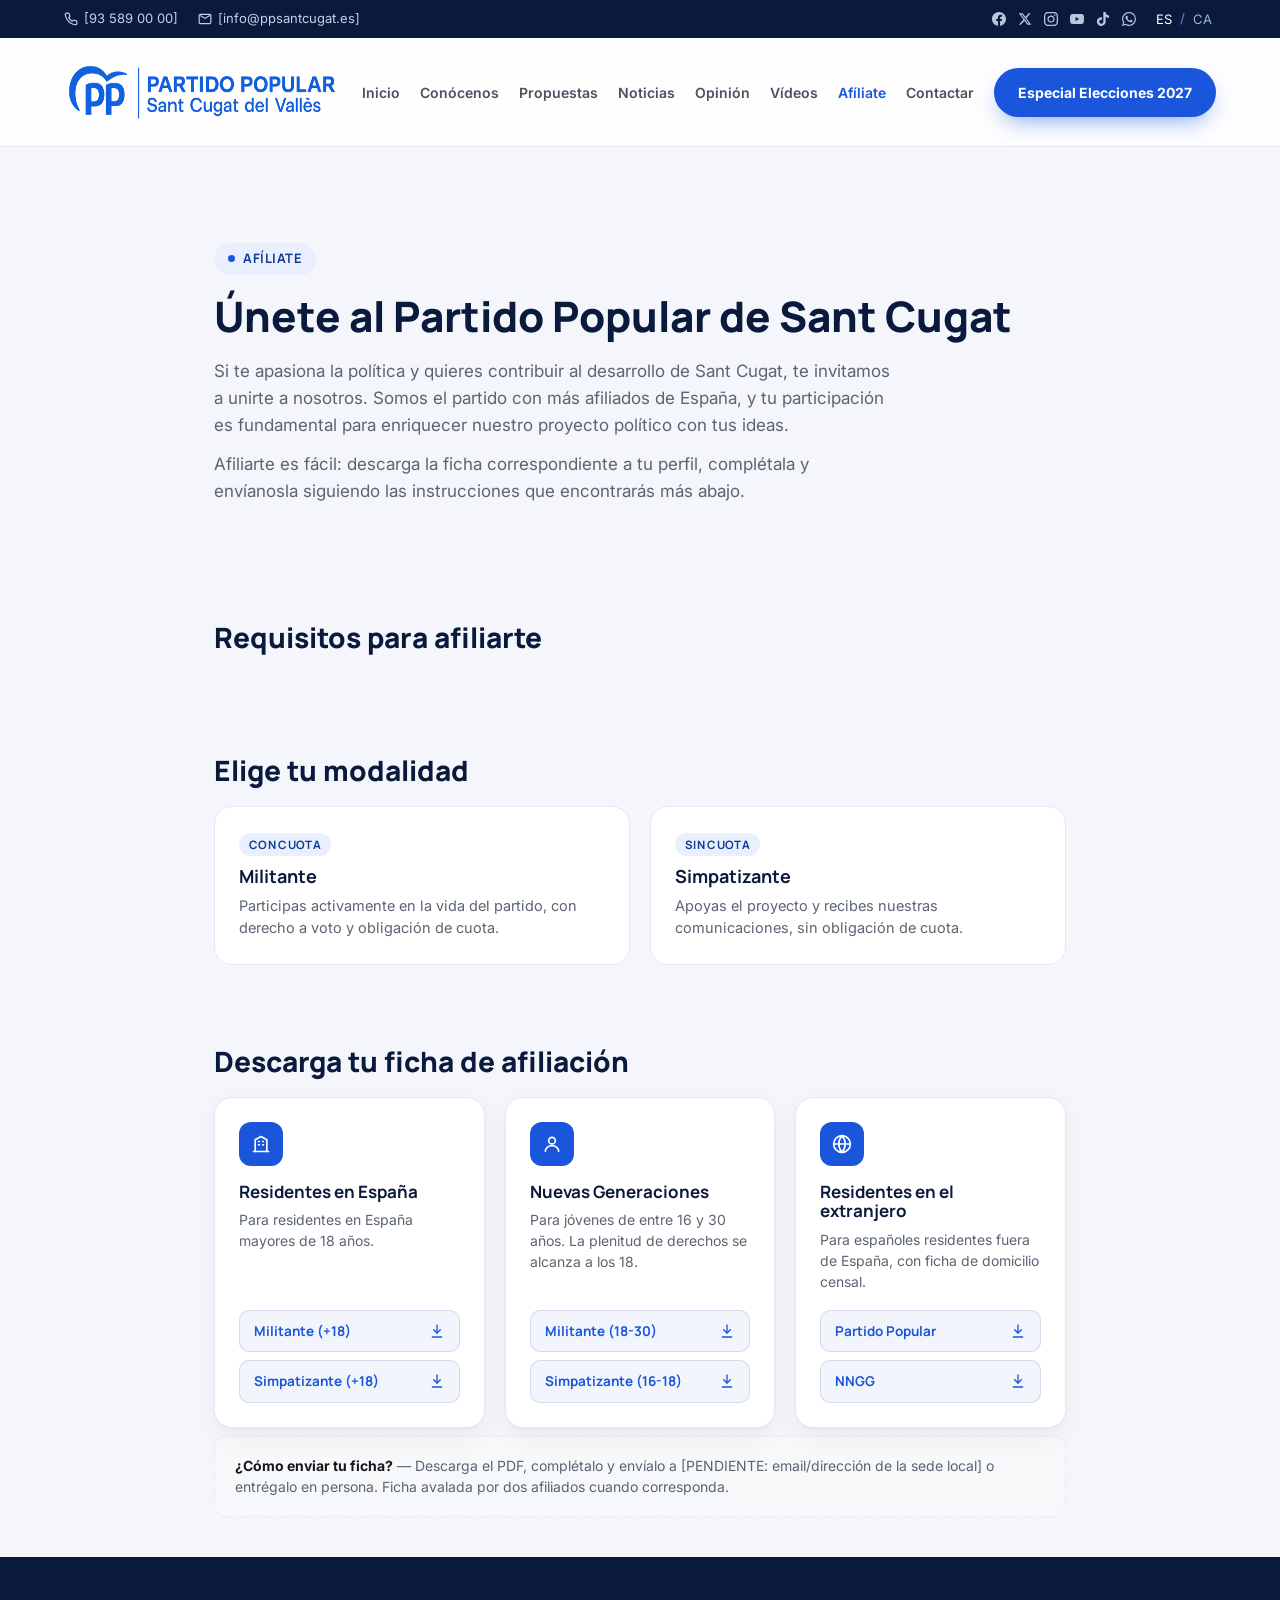
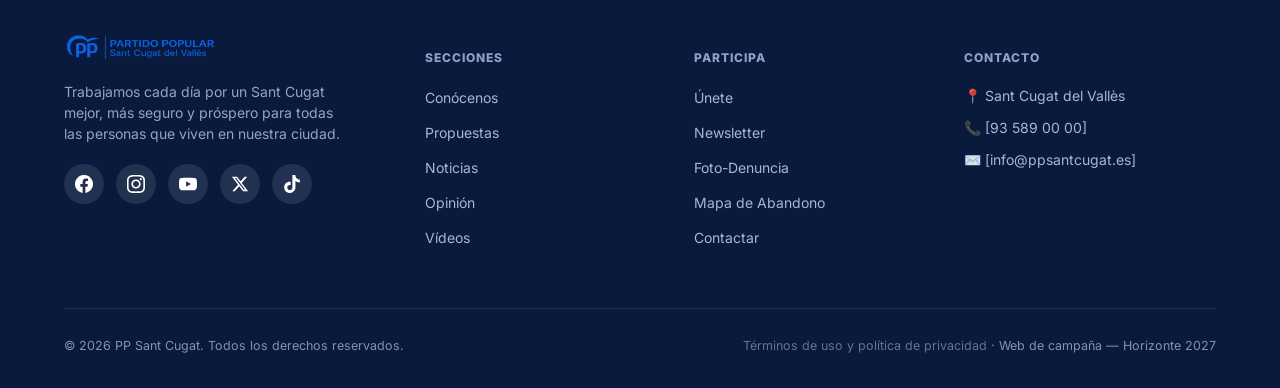
==== commit 4c9d7d03: "Update afiliate.html" ====
--- a/afiliate.html
+++ b/afiliate.html
@@ -9,6 +9,202 @@
 <link rel="preconnect" href="https://fonts.gstatic.com" crossorigin>
 <link href="https://fonts.googleapis.com/css2?family=Manrope:wght@500;700;800&family=Inter:wght@400;500;600;700&display=swap" rel="stylesheet">
 <link rel="stylesheet" href="css/style.css">
+<style>
+  /* ===== Afíliate — estilos propios de la página ===== */
+  .affil-hero{
+    padding:96px 24px 64px;
+    max-width:900px;
+    margin:0 auto;
+    text-align:left;
+  }
+  .affil-kicker{
+    display:inline-flex;
+    align-items:center;
+    gap:8px;
+    background:#E9EFFD;
+    color:#0E3A91;
+    font-family:'Manrope',sans-serif;
+    font-weight:700;
+    font-size:13px;
+    letter-spacing:.04em;
+    text-transform:uppercase;
+    padding:6px 14px;
+    border-radius:999px;
+    margin-bottom:18px;
+  }
+  .affil-kicker::before{
+    content:"";
+    width:7px;height:7px;
+    border-radius:50%;
+    background:#1A56DB;
+  }
+  .affil-hero h1{
+    font-family:'Manrope',sans-serif;
+    font-weight:800;
+    font-size:clamp(28px,4vw,42px);
+    line-height:1.12;
+    color:var(--pp-navy,#0E1E3D);
+    margin:0 0 18px;
+  }
+  .affil-hero p{
+    font-family:'Inter',sans-serif;
+    font-size:17px;
+    line-height:1.6;
+    color:var(--muted,#5B5F66);
+    max-width:680px;
+    margin:0 0 12px;
+  }
+
+  .affil-section{
+    max-width:900px;
+    margin:0 auto;
+    padding:40px 24px;
+  }
+  .affil-section h2{
+    font-family:'Manrope',sans-serif;
+    font-weight:800;
+    font-size:clamp(22px,2.6vw,28px);
+    color:var(--pp-navy,#0E1E3D);
+    margin:0 0 20px;
+  }
+
+  .affil-requisitos{
+    list-style:none;
+    margin:0; padding:0;
+    display:flex;
+    flex-direction:column;
+    gap:14px;
+  }
+  .affil-requisitos li{
+    display:flex;
+    align-items:flex-start;
+    gap:12px;
+    font-family:'Inter',sans-serif;
+    font-size:15.5px;
+    line-height:1.55;
+    color:var(--ink,#14161A);
+  }
+  .affil-requisitos svg{
+    flex-shrink:0;
+    margin-top:2px;
+    color:var(--pp-blue,#1E4B8F);
+  }
+
+  .affil-modalidades{
+    display:grid;
+    grid-template-columns:1fr 1fr;
+    gap:20px;
+  }
+  @media (max-width:640px){ .affil-modalidades{grid-template-columns:1fr;} }
+  .affil-mcard{
+    background:var(--surface,#FFFFFF);
+    border:1px solid var(--border,rgba(20,22,26,.08));
+    border-radius:var(--radius,16px);
+    padding:24px;
+  }
+  .affil-mcard h3{
+    font-family:'Manrope',sans-serif;
+    font-weight:700;
+    font-size:18px;
+    color:var(--pp-navy,#0E1E3D);
+    margin:0 0 8px;
+  }
+  .affil-mcard p{
+    font-family:'Inter',sans-serif;
+    font-size:14.5px;
+    line-height:1.55;
+    color:var(--muted,#5B5F66);
+    margin:0;
+  }
+  .affil-mcard .tag{
+    display:inline-block;
+    font-family:'Manrope',sans-serif;
+    font-weight:700;
+    font-size:11.5px;
+    letter-spacing:.03em;
+    text-transform:uppercase;
+    color:#0E3A91;
+    background:#E9EFFD;
+    padding:3px 10px;
+    border-radius:999px;
+    margin-bottom:10px;
+  }
+
+  .affil-perfiles{
+    display:grid;
+    grid-template-columns:repeat(3,1fr);
+    gap:20px;
+  }
+  @media (max-width:900px){ .affil-perfiles{grid-template-columns:1fr;} }
+  .affil-pcard{
+    background:var(--surface,#FFFFFF);
+    border:1px solid var(--border,rgba(20,22,26,.08));
+    border-radius:var(--radius,16px);
+    padding:24px;
+    display:flex;
+    flex-direction:column;
+    box-shadow:0 1px 2px rgba(20,22,26,.04), 0 8px 24px rgba(20,22,26,.05);
+  }
+  .affil-picon{
+    width:44px;height:44px;
+    border-radius:12px;
+    background:var(--pp-blue,#1E4B8F);
+    color:#fff;
+    display:flex;align-items:center;justify-content:center;
+    margin-bottom:16px;
+  }
+  .affil-pcard h3{
+    font-family:'Manrope',sans-serif;
+    font-weight:700;
+    font-size:17px;
+    color:var(--pp-navy,#0E1E3D);
+    margin:0 0 8px;
+  }
+  .affil-pcard p{
+    font-family:'Inter',sans-serif;
+    font-size:14px;
+    line-height:1.5;
+    color:var(--muted,#5B5F66);
+    margin:0 0 18px;
+    flex-grow:1;
+  }
+  .affil-downloads{
+    display:flex;
+    flex-direction:column;
+    gap:8px;
+  }
+  .affil-dl{
+    display:flex;
+    align-items:center;
+    justify-content:space-between;
+    gap:10px;
+    font-family:'Manrope',sans-serif;
+    font-weight:700;
+    font-size:13.5px;
+    color:var(--pp-blue,#1E4B8F);
+    background:#F2F5FC;
+    border:1px solid rgba(30,75,143,.15);
+    border-radius:10px;
+    padding:10px 14px;
+    text-decoration:none;
+    transition:background .15s ease;
+  }
+  .affil-dl:hover{ background:#E9EFFD; }
+  .affil-dl svg{ flex-shrink:0; }
+
+  .affil-note{
+    background:#F7F8FA;
+    border:1px dashed var(--border,rgba(20,22,26,.15));
+    border-radius:12px;
+    padding:18px 20px;
+    font-family:'Inter',sans-serif;
+    font-size:14px;
+    line-height:1.55;
+    color:var(--muted,#5B5F66);
+    margin-top:8px;
+  }
+  .affil-note strong{ color:var(--ink,#14161A); }
+</style>
 </head>
 <body>
 
@@ -16,47 +212,103 @@
 <script src="js/layout.js"></script>
 <script>Layout.header('afiliate');</script>
 
-<!-- ============ JOIN / NEWSLETTER ============ -->
-<section class="join">
-  <div class="wrap">
-    <div class="join-box" data-reveal>
-      <div class="join-grid">
-        <div>
-          <span class="eyebrow" data-i18n="join_eyebrow">Súmate al proyecto</span>
-          <h2 data-i18n-html="join_title">Sant Cugat lo cambiamos <span class="accent" style="color:var(--pp-blue);">entre todos</span>.</h2>
-          <p class="lead" data-i18n="join_lead">Recibe nuestras propuestas y participa en el proyecto de ciudad para 2027. Sin spam. Solo lo importante.</p>
-          <div class="social-circles">
-            <a class="scircle" href="#" aria-label="Facebook" data-net="facebook"><svg width="18" height="18" viewBox="0 0 24 24" fill="currentColor"><path d="M24 12.073c0-6.627-5.373-12-12-12s-12 5.373-12 12c0 5.99 4.388 10.954 10.125 11.854v-8.385H7.078v-3.47h3.047V9.43c0-3.007 1.792-4.669 4.533-4.669 1.312 0 2.686.235 2.686.235v2.953H15.83c-1.491 0-1.956.925-1.956 1.874v2.25h3.328l-.532 3.47h-2.796v8.385C19.612 23.027 24 18.062 24 12.073z"/></svg></a>
-            <a class="scircle" href="#" aria-label="Instagram" data-net="instagram"><svg width="18" height="18" viewBox="0 0 24 24" fill="currentColor"><path d="M12 0C8.74 0 8.333.014 7.053.072 5.775.132 4.905.333 4.14.63c-.789.306-1.459.717-2.126 1.384S.935 3.35.63 4.14C.333 4.905.131 5.775.072 7.053.014 8.333 0 8.74 0 12s.014 3.667.072 4.947c.06 1.277.261 2.148.558 2.913.306.788.717 1.459 1.384 2.126.667.666 1.336 1.079 2.126 1.384.766.296 1.636.499 2.913.558C8.333 23.986 8.74 24 12 24s3.667-.014 4.947-.072c1.277-.06 2.148-.262 2.913-.558.788-.306 1.459-.718 2.126-1.384.666-.667 1.079-1.335 1.384-2.126.296-.765.499-1.636.558-2.913.06-1.28.072-1.687.072-4.947s-.014-3.667-.072-4.947c-.06-1.277-.262-2.149-.558-2.913-.306-.789-.718-1.459-1.384-2.126C21.319 1.347 20.651.935 19.86.63c-.765-.297-1.636-.499-2.913-.558C15.667.014 15.26 0 12 0zm0 2.16c3.203 0 3.585.016 4.85.071 1.17.055 1.805.249 2.227.415.562.217.96.477 1.382.896.419.42.679.819.896 1.381.164.422.36 1.057.413 2.227.057 1.266.07 1.646.07 4.85s-.015 3.585-.074 4.85c-.061 1.17-.256 1.805-.421 2.227-.224.562-.479.96-.899 1.382-.419.419-.824.679-1.38.896-.42.164-1.065.36-2.235.413-1.274.057-1.649.07-4.859.07-3.211 0-3.586-.015-4.859-.074-1.171-.061-1.816-.256-2.236-.421-.569-.224-.96-.479-1.379-.899-.421-.419-.69-.824-.9-1.38-.165-.42-.359-1.065-.42-2.235-.045-1.26-.061-1.649-.061-4.844 0-3.196.016-3.586.061-4.861.061-1.17.255-1.814.42-2.234.21-.57.479-.96.9-1.381.419-.419.81-.689 1.379-.898.42-.166 1.051-.361 2.221-.421 1.275-.045 1.65-.06 4.859-.06l.045.03zm0 3.678c-3.405 0-6.162 2.76-6.162 6.162 0 3.405 2.76 6.162 6.162 6.162 3.405 0 6.162-2.76 6.162-6.162 0-3.405-2.76-6.162-6.162-6.162zM12 16c-2.21 0-4-1.79-4-4s1.79-4 4-4 4 1.79 4 4-1.79 4-4 4zm7.846-10.405c0 .795-.646 1.44-1.44 1.44-.795 0-1.44-.646-1.44-1.44 0-.794.646-1.439 1.44-1.439.793-.001 1.44.645 1.44 1.439z"/></svg></a>
-            <a class="scircle" href="#" aria-label="YouTube" data-net="youtube"><svg width="18" height="18" viewBox="0 0 24 24" fill="currentColor"><path d="M23.498 6.186a3.016 3.016 0 0 0-2.122-2.136C19.505 3.545 12 3.545 12 3.545s-7.505 0-9.377.505A3.017 3.017 0 0 0 .502 6.186C0 8.07 0 12 0 12s0 3.93.502 5.814a3.016 3.016 0 0 0 2.122 2.136c1.871.505 9.376.505 9.376.505s7.505 0 9.377-.505a3.015 3.015 0 0 0 2.122-2.136C24 15.93 24 12 24 12s0-3.93-.502-5.814zM9.545 15.568V8.432L15.818 12l-6.273 3.568z"/></svg></a>
-            <a class="scircle" href="#" aria-label="X" data-net="x"><svg width="18" height="18" viewBox="0 0 24 24" fill="currentColor"><path d="M18.244 2.25h3.308l-7.227 8.26 8.502 11.24H16.17l-5.214-6.817L4.99 21.75H1.68l7.73-8.835L1.254 2.25H8.08l4.713 6.231zm-1.161 17.52h1.833L7.084 4.126H5.117z"/></svg></a>
-            <a class="scircle" href="#" aria-label="TikTok" data-net="tiktok"><svg width="18" height="18" viewBox="0 0 24 24" fill="currentColor"><path d="M12.525.02c1.31-.02 2.61-.01 3.91-.02.08 1.53.63 3.09 1.75 4.17 1.12 1.11 2.7 1.62 4.24 1.79v4.03c-1.44-.05-2.89-.35-4.2-.97-.57-.26-1.1-.59-1.62-.93-.01 2.92.01 5.84-.02 8.75-.08 1.4-.54 2.79-1.35 3.94-1.31 1.92-3.58 3.17-5.91 3.21-1.43.08-2.86-.31-4.08-1.03-2.02-1.19-3.44-3.37-3.65-5.71-.02-.5-.03-1-.01-1.49.18-1.9 1.12-3.72 2.58-4.96 1.66-1.44 3.98-2.13 6.15-1.72.02 1.48-.04 2.96-.04 4.44-.99-.32-2.15-.23-3.02.37-.63.41-1.11 1.04-1.36 1.75-.21.51-.15 1.07-.14 1.61.24 1.64 1.82 3.02 3.5 2.87 1.12-.01 2.19-.66 2.77-1.61.19-.33.4-.67.41-1.06.1-1.79.06-3.57.07-5.36.01-4.03-.01-8.05.02-12.07z"/></svg></a>
-          </div>
-        </div>
-        <form id="joinForm" onsubmit="return handleJoinSubmit(event)">
-          <div class="field">
-            <label data-i18n="form_name">Nombre</label>
-            <input type="text" name="nombre" data-i18n-placeholder="form_name_ph" placeholder="Tu nombre" required>
-          </div>
-          <div class="field-row">
-            <div class="field">
-              <label data-i18n="form_email">Email</label>
-              <input type="email" name="email" placeholder="tu@email.com" required>
-            </div>
-            <div class="field">
-              <label data-i18n="form_cp">Código postal</label>
-              <input type="text" name="cp" placeholder="08172" pattern="[0-9]{5}">
-            </div>
-          </div>
-          <label class="checkbox-row">
-            <input type="checkbox" required>
-            <span data-i18n="form_rgpd">Acepto la política de privacidad y el tratamiento de mis datos para recibir comunicaciones del PP Sant Cugat (RGPD).</span>
-          </label>
-          <button type="submit" class="btn btn-primary submit-btn" data-i18n="form_submit">ÚNETE AL PROYECTO</button>
-          <p class="form-note" data-i18n="form_note">[Formulario pendiente de conectar — ver checklist de activación]</p>
-        </form>
-      </div>
-    </div>
+<!-- ============ HERO ============ -->
+<section class="affil-hero" data-reveal>
+  <span class="affil-kicker" data-i18n="affil_kicker">Afíliate</span>
+  <h1 data-i18n="affil_title">Únete al Partido Popular de Sant Cugat</h1>
+  <p data-i18n="affil_lead1">Si te apasiona la política y quieres contribuir al desarrollo de Sant Cugat, te invitamos a unirte a nosotros. Somos el partido con más afiliados de España, y tu participación es fundamental para enriquecer nuestro proyecto político con tus ideas.</p>
+  <p data-i18n="affil_lead2">Afiliarte es fácil: descarga la ficha correspondiente a tu perfil, complétala y envíanosla siguiendo las instrucciones que encontrarás más abajo.</p>
+</section>
+
+<!-- ============ REQUISITOS ============ -->
+<section class="affil-section">
+  <h2 data-i18n="affil_req_title">Requisitos para afiliarte</h2>
+  <ul class="affil-requisitos" id="affilRequisitos">
+    <!-- generado por JS a partir de I18N -->
+  </ul>
+</section>
+
+<!-- ============ MODALIDADES ============ -->
+<section class="affil-section">
+  <h2 data-i18n="affil_mod_title">Elige tu modalidad</h2>
+  <div class="affil-modalidades">
+    <div class="affil-mcard">
+      <span class="tag" data-i18n="affil_mod_militante_tag">Con cuota</span>
+      <h3 data-i18n="affil_mod_militante_title">Militante</h3>
+      <p data-i18n="affil_mod_militante_text">Participas activamente en la vida del partido, con derecho a voto y obligación de cuota.</p>
+    </div>
+    <div class="affil-mcard">
+      <span class="tag" data-i18n="affil_mod_simpatizante_tag">Sin cuota</span>
+      <h3 data-i18n="affil_mod_simpatizante_title">Simpatizante</h3>
+      <p data-i18n="affil_mod_simpatizante_text">Apoyas el proyecto y recibes nuestras comunicaciones, sin obligación de cuota.</p>
+    </div>
+  </div>
+</section>
+
+<!-- ============ DESCARGA DE FICHAS ============ -->
+<section class="affil-section">
+  <h2 data-i18n="affil_docs_title">Descarga tu ficha de afiliación</h2>
+  <div class="affil-perfiles">
+
+    <div class="affil-pcard">
+      <div class="affil-picon">
+        <svg width="20" height="20" viewBox="0 0 24 24" fill="none" stroke="currentColor" stroke-width="2" stroke-linecap="round" stroke-linejoin="round"><path d="M3 21h18"/><path d="M5 21V7l7-4 7 4v14"/><path d="M9 9h1"/><path d="M9 13h1"/><path d="M14 9h1"/><path d="M14 13h1"/></svg>
+      </div>
+      <h3 data-i18n="affil_perfil_espana_title">Residentes en España</h3>
+      <p data-i18n="affil_perfil_espana_text">Para residentes en España mayores de 18 años.</p>
+      <div class="affil-downloads">
+        <a class="affil-dl" href="docs/afiliacion/AfiliacionPP%20(1).pdf" target="_blank" rel="noopener noreferrer">
+          <span data-i18n="affil_dl_militante">Militante (+18)</span>
+          <svg width="16" height="16" viewBox="0 0 24 24" fill="none" stroke="currentColor" stroke-width="2" stroke-linecap="round" stroke-linejoin="round"><path d="M12 3v12"/><path d="M7 10l5 5 5-5"/><path d="M5 21h14"/></svg>
+        </a>
+        <a class="affil-dl" href="docs/afiliacion/SimpatizantePP.pdf" target="_blank" rel="noopener noreferrer">
+          <span data-i18n="affil_dl_simpatizante">Simpatizante (+18)</span>
+          <svg width="16" height="16" viewBox="0 0 24 24" fill="none" stroke="currentColor" stroke-width="2" stroke-linecap="round" stroke-linejoin="round"><path d="M12 3v12"/><path d="M7 10l5 5 5-5"/><path d="M5 21h14"/></svg>
+        </a>
+      </div>
+    </div>
+
+    <div class="affil-pcard">
+      <div class="affil-picon">
+        <svg width="20" height="20" viewBox="0 0 24 24" fill="none" stroke="currentColor" stroke-width="2" stroke-linecap="round" stroke-linejoin="round"><circle cx="12" cy="8" r="4"/><path d="M4 21c0-4 3.5-7 8-7s8 3 8 7"/></svg>
+      </div>
+      <h3 data-i18n="affil_perfil_nngg_title">Nuevas Generaciones</h3>
+      <p data-i18n="affil_perfil_nngg_text">Para jóvenes de entre 16 y 30 años. La plenitud de derechos se alcanza a los 18.</p>
+      <div class="affil-downloads">
+        <a class="affil-dl" href="docs/afiliacion/AfiliacionNNGG.pdf" target="_blank" rel="noopener noreferrer">
+          <span data-i18n="affil_dl_militante_nngg">Militante (18-30)</span>
+          <svg width="16" height="16" viewBox="0 0 24 24" fill="none" stroke="currentColor" stroke-width="2" stroke-linecap="round" stroke-linejoin="round"><path d="M12 3v12"/><path d="M7 10l5 5 5-5"/><path d="M5 21h14"/></svg>
+        </a>
+        <a class="affil-dl" href="docs/afiliacion/SimpatizanteNNGG.pdf" target="_blank" rel="noopener noreferrer">
+          <span data-i18n="affil_dl_simpatizante_nngg">Simpatizante (16-18)</span>
+          <svg width="16" height="16" viewBox="0 0 24 24" fill="none" stroke="currentColor" stroke-width="2" stroke-linecap="round" stroke-linejoin="round"><path d="M12 3v12"/><path d="M7 10l5 5 5-5"/><path d="M5 21h14"/></svg>
+        </a>
+      </div>
+    </div>
+
+    <div class="affil-pcard">
+      <div class="affil-picon">
+        <svg width="20" height="20" viewBox="0 0 24 24" fill="none" stroke="currentColor" stroke-width="2" stroke-linecap="round" stroke-linejoin="round"><circle cx="12" cy="12" r="10"/><path d="M2 12h20"/><path d="M12 2a15 15 0 010 20 15 15 0 010-20z"/></svg>
+      </div>
+      <h3 data-i18n="affil_perfil_extranjero_title">Residentes en el extranjero</h3>
+      <p data-i18n="affil_perfil_extranjero_text">Para españoles residentes fuera de España, con ficha de domicilio censal.</p>
+      <div class="affil-downloads">
+        <a class="affil-dl" href="docs/afiliacion/AfiliacionPPExterior.pdf" target="_blank" rel="noopener noreferrer">
+          <span data-i18n="affil_dl_pp_exterior">Partido Popular</span>
+          <svg width="16" height="16" viewBox="0 0 24 24" fill="none" stroke="currentColor" stroke-width="2" stroke-linecap="round" stroke-linejoin="round"><path d="M12 3v12"/><path d="M7 10l5 5 5-5"/><path d="M5 21h14"/></svg>
+        </a>
+        <a class="affil-dl" href="docs/afiliacion/AfiliadosNNGG-Exterior.pdf" target="_blank" rel="noopener noreferrer">
+          <span data-i18n="affil_dl_nngg_exterior">NNGG</span>
+          <svg width="16" height="16" viewBox="0 0 24 24" fill="none" stroke="currentColor" stroke-width="2" stroke-linecap="round" stroke-linejoin="round"><path d="M12 3v12"/><path d="M7 10l5 5 5-5"/><path d="M5 21h14"/></svg>
+        </a>
+      </div>
+    </div>
+
+  </div>
+
+  <div class="affil-note">
+    <strong data-i18n="affil_note_label">¿Cómo enviar tu ficha?</strong>
+    <span data-i18n="affil_note_text"> — Descarga el PDF, complétalo y envíalo a [PENDIENTE: email/dirección de la sede local] o entrégalo en persona. Ficha avalada por dos afiliados cuando corresponda.</span>
   </div>
 </section>
 
@@ -67,5 +319,23 @@
 <script src="data/videos.js"></script>
 <script src="data/news.js"></script>
 <script src="js/main.js"></script>
+
+<script>
+  // Requisitos: se generan desde I18N para que traduzcan con el toggle global
+  function renderAffilRequisitos(){
+    const lang = (window.currentLang || 'es');
+    const items = (window.I18N && window.I18N[lang] && window.I18N[lang].affil_requisitos_list) || [];
+    const ul = document.getElementById('affilRequisitos');
+    if(!ul) return;
+    ul.innerHTML = items.map(text => `
+      <li>
+        <svg width="18" height="18" viewBox="0 0 24 24" fill="none" stroke="currentColor" stroke-width="2" stroke-linecap="round" stroke-linejoin="round"><path d="M20 6L9 17l-5-5"/></svg>
+        <span>${text}</span>
+      </li>
+    `).join('');
+  }
+  document.addEventListener('DOMContentLoaded', renderAffilRequisitos);
+  document.addEventListener('langchange', renderAffilRequisitos);
+</script>
 </body>
 </html>
--- a/css/style.css
+++ b/css/style.css
@@ -357,3 +357,25 @@
   *{transition-duration:.01ms !important; animation-duration:.01ms !important;}
   [data-reveal],[data-stagger] > *,.card,.video-card,.news-item,.op-item,.feature-card{opacity:1 !important;transform:none !important;}
 }
+
+/* ---------- Legal content (privacidad.html) ---------- */
+.legal-toc{display:flex;flex-wrap:wrap;gap:10px;margin:28px 0 40px;}
+.legal-toc a{padding:8px 14px;border-radius:100px;background:#e9effd;color:var(--pp-blue-dark);font-weight:700;font-size:12.5px;text-decoration:none;}
+.legal-toc a:hover{background:var(--pp-blue);color:#fff;}
+.legal-content{max-width:820px;}
+.legal-content > div + div{margin-top:48px;padding-top:44px;border-top:1px solid var(--border);}
+.legal-content h2{font-size:clamp(1.4rem,2.6vw,1.8rem);color:var(--pp-navy);margin-bottom:18px;}
+.legal-content h3{font-size:1.05rem;color:var(--pp-navy);margin:26px 0 10px;}
+.legal-content h3:first-of-type{margin-top:0;}
+.legal-content p{color:var(--muted);line-height:1.7;font-size:15px;margin-bottom:14px;}
+.legal-content ul{margin:0 0 14px;padding:0;}
+.legal-content li{color:var(--muted);line-height:1.7;font-size:15px;margin-bottom:8px;padding-left:20px;position:relative;}
+.legal-content li::before{content:"";position:absolute;left:0;top:9px;width:5px;height:5px;border-radius:50%;background:var(--pp-blue);}
+.legal-content ul.legal-meta li{padding-left:0;}
+.legal-content ul.legal-meta li::before{display:none;}
+.legal-content strong{color:var(--text);}
+.legal-content a{color:var(--pp-blue);text-decoration:underline;text-underline-offset:2px;}
+.legal-content a:hover{color:var(--pp-blue-dark);}
+.legal-content table{width:100%;border-collapse:collapse;margin:0 0 20px;font-size:13.5px;}
+.legal-content th,.legal-content td{text-align:left;padding:10px 12px;border-bottom:1px solid var(--border);color:var(--muted);}
+.legal-content th{color:var(--pp-navy);font-weight:700;}
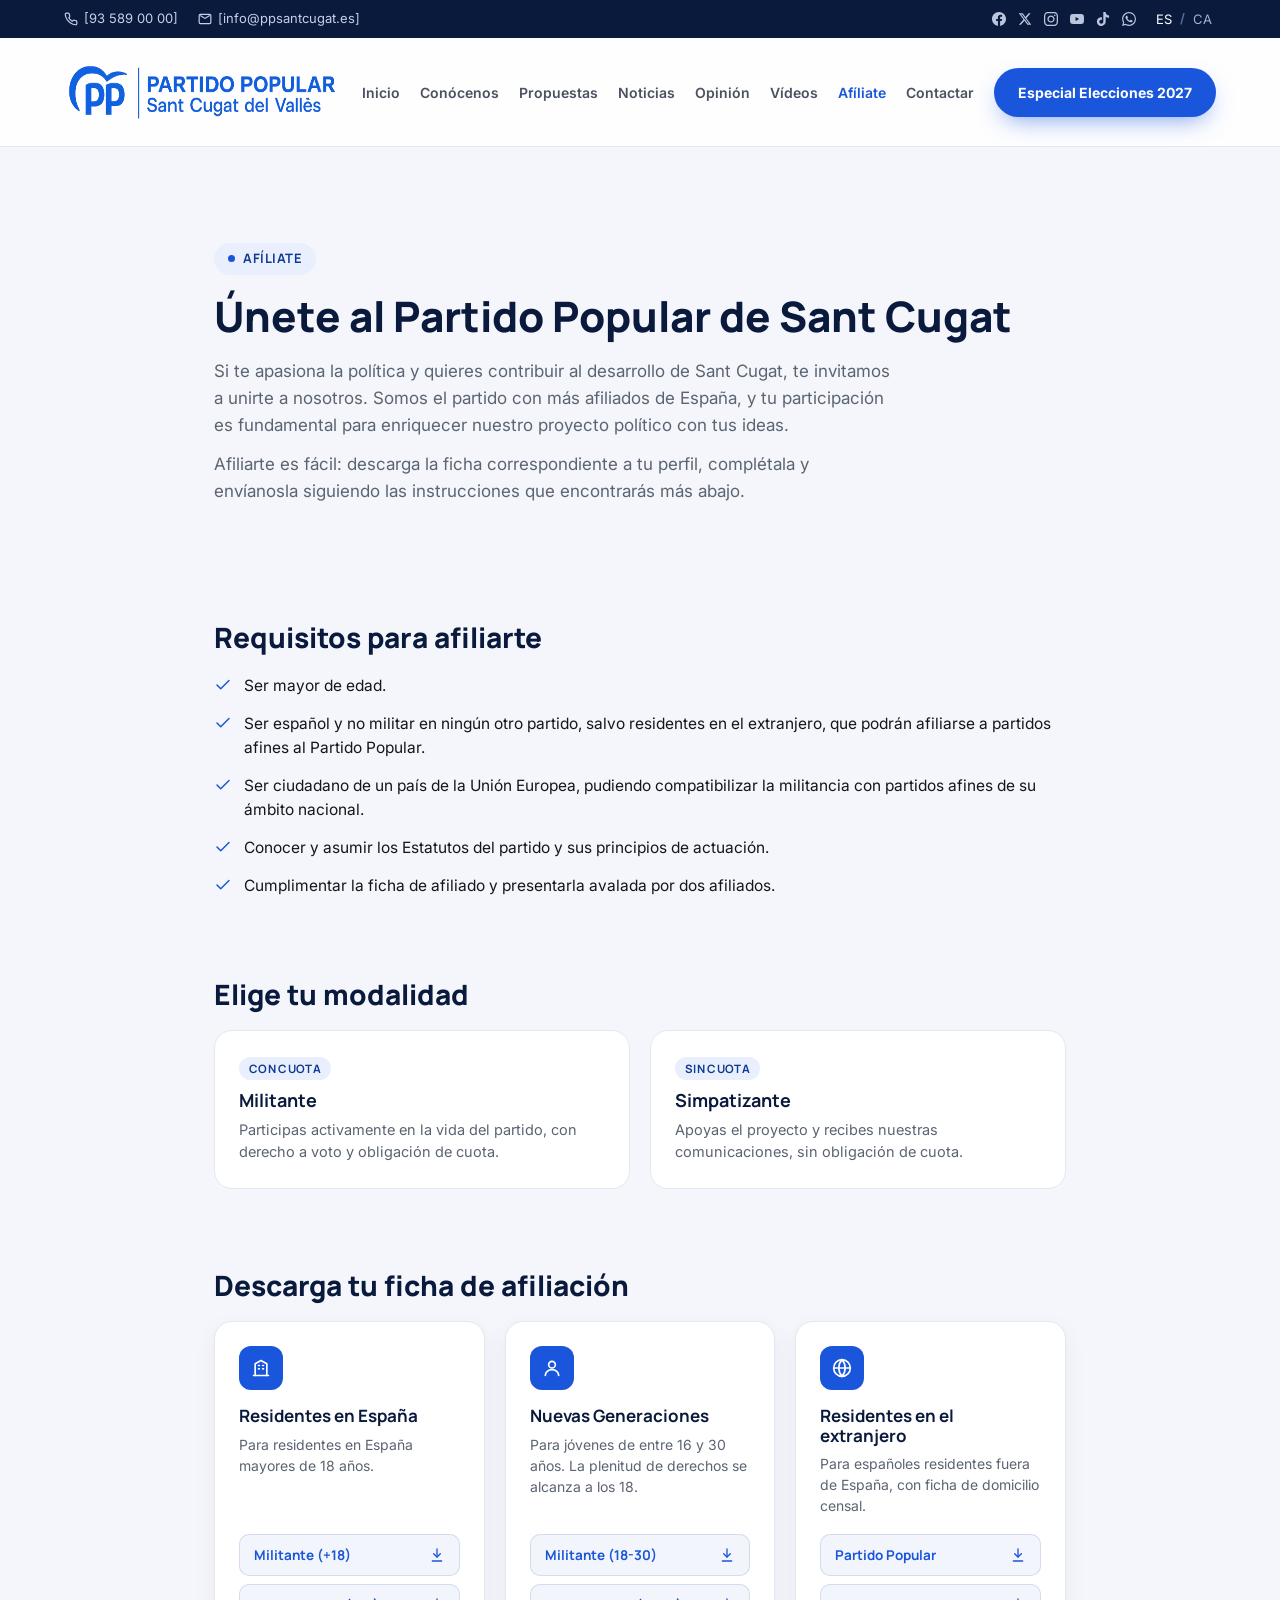
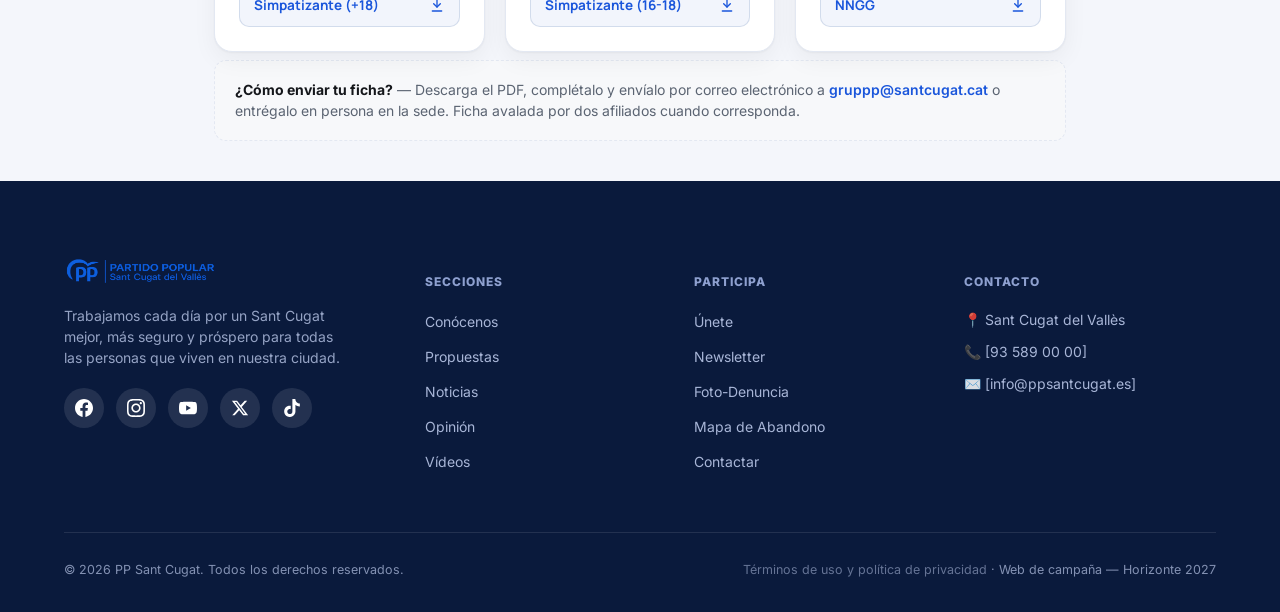
==== commit 9f17a33a: "Update afiliate.html" ====
--- a/afiliate.html
+++ b/afiliate.html
@@ -10,200 +10,77 @@
 <link href="https://fonts.googleapis.com/css2?family=Manrope:wght@500;700;800&family=Inter:wght@400;500;600;700&display=swap" rel="stylesheet">
 <link rel="stylesheet" href="css/style.css">
 <style>
-  /* ===== Afíliate — estilos propios de la página ===== */
-  .affil-hero{
-    padding:96px 24px 64px;
-    max-width:900px;
-    margin:0 auto;
-    text-align:left;
+  .affil-hero{ padding:96px 24px 64px; max-width:900px; margin:0 auto; text-align:left; }
+  .affil-kicker{
+    display:inline-flex; align-items:center; gap:8px;
+    background:#E9EFFD; color:#0E3A91;
+    font-family:'Manrope',sans-serif; font-weight:700; font-size:13px;
+    letter-spacing:.04em; text-transform:uppercase;
+    padding:6px 14px; border-radius:999px; margin-bottom:18px;
   }
-  .affil-kicker{
-    display:inline-flex;
-    align-items:center;
-    gap:8px;
-    background:#E9EFFD;
-    color:#0E3A91;
-    font-family:'Manrope',sans-serif;
-    font-weight:700;
-    font-size:13px;
-    letter-spacing:.04em;
-    text-transform:uppercase;
-    padding:6px 14px;
-    border-radius:999px;
-    margin-bottom:18px;
-  }
-  .affil-kicker::before{
-    content:"";
-    width:7px;height:7px;
-    border-radius:50%;
-    background:#1A56DB;
-  }
+  .affil-kicker::before{ content:""; width:7px;height:7px; border-radius:50%; background:#1A56DB; }
   .affil-hero h1{
-    font-family:'Manrope',sans-serif;
-    font-weight:800;
-    font-size:clamp(28px,4vw,42px);
-    line-height:1.12;
-    color:var(--pp-navy,#0E1E3D);
-    margin:0 0 18px;
+    font-family:'Manrope',sans-serif; font-weight:800;
+    font-size:clamp(28px,4vw,42px); line-height:1.12;
+    color:var(--pp-navy,#0E1E3D); margin:0 0 18px;
   }
   .affil-hero p{
-    font-family:'Inter',sans-serif;
-    font-size:17px;
-    line-height:1.6;
-    color:var(--muted,#5B5F66);
-    max-width:680px;
-    margin:0 0 12px;
+    font-family:'Inter',sans-serif; font-size:17px; line-height:1.6;
+    color:var(--muted,#5B5F66); max-width:680px; margin:0 0 12px;
   }
-
-  .affil-section{
-    max-width:900px;
-    margin:0 auto;
-    padding:40px 24px;
+  .affil-section{ max-width:900px; margin:0 auto; padding:40px 24px; }
+  .affil-section h2{
+    font-family:'Manrope',sans-serif; font-weight:800;
+    font-size:clamp(22px,2.6vw,28px); color:var(--pp-navy,#0E1E3D); margin:0 0 20px;
   }
-  .affil-section h2{
-    font-family:'Manrope',sans-serif;
-    font-weight:800;
-    font-size:clamp(22px,2.6vw,28px);
-    color:var(--pp-navy,#0E1E3D);
-    margin:0 0 20px;
+  .affil-requisitos{ list-style:none; margin:0; padding:0; display:flex; flex-direction:column; gap:14px; }
+  .affil-requisitos li{
+    display:flex; align-items:flex-start; gap:12px;
+    font-family:'Inter',sans-serif; font-size:15.5px; line-height:1.55; color:var(--ink,#14161A);
   }
-
-  .affil-requisitos{
-    list-style:none;
-    margin:0; padding:0;
-    display:flex;
-    flex-direction:column;
-    gap:14px;
-  }
-  .affil-requisitos li{
-    display:flex;
-    align-items:flex-start;
-    gap:12px;
-    font-family:'Inter',sans-serif;
-    font-size:15.5px;
-    line-height:1.55;
-    color:var(--ink,#14161A);
-  }
-  .affil-requisitos svg{
-    flex-shrink:0;
-    margin-top:2px;
-    color:var(--pp-blue,#1E4B8F);
-  }
-
-  .affil-modalidades{
-    display:grid;
-    grid-template-columns:1fr 1fr;
-    gap:20px;
-  }
+  .affil-requisitos svg{ flex-shrink:0; margin-top:2px; color:var(--pp-blue,#1E4B8F); }
+  .affil-modalidades{ display:grid; grid-template-columns:1fr 1fr; gap:20px; }
   @media (max-width:640px){ .affil-modalidades{grid-template-columns:1fr;} }
   .affil-mcard{
-    background:var(--surface,#FFFFFF);
-    border:1px solid var(--border,rgba(20,22,26,.08));
-    border-radius:var(--radius,16px);
-    padding:24px;
+    background:var(--surface,#FFFFFF); border:1px solid var(--border,rgba(20,22,26,.08));
+    border-radius:var(--radius,16px); padding:24px;
   }
-  .affil-mcard h3{
-    font-family:'Manrope',sans-serif;
-    font-weight:700;
-    font-size:18px;
-    color:var(--pp-navy,#0E1E3D);
-    margin:0 0 8px;
+  .affil-mcard h3{ font-family:'Manrope',sans-serif; font-weight:700; font-size:18px; color:var(--pp-navy,#0E1E3D); margin:0 0 8px; }
+  .affil-mcard p{ font-family:'Inter',sans-serif; font-size:14.5px; line-height:1.55; color:var(--muted,#5B5F66); margin:0; }
+  .affil-mcard .tag{
+    display:inline-block; font-family:'Manrope',sans-serif; font-weight:700; font-size:11.5px;
+    letter-spacing:.03em; text-transform:uppercase; color:#0E3A91; background:#E9EFFD;
+    padding:3px 10px; border-radius:999px; margin-bottom:10px;
   }
-  .affil-mcard p{
-    font-family:'Inter',sans-serif;
-    font-size:14.5px;
-    line-height:1.55;
-    color:var(--muted,#5B5F66);
-    margin:0;
-  }
-  .affil-mcard .tag{
-    display:inline-block;
-    font-family:'Manrope',sans-serif;
-    font-weight:700;
-    font-size:11.5px;
-    letter-spacing:.03em;
-    text-transform:uppercase;
-    color:#0E3A91;
-    background:#E9EFFD;
-    padding:3px 10px;
-    border-radius:999px;
-    margin-bottom:10px;
-  }
-
-  .affil-perfiles{
-    display:grid;
-    grid-template-columns:repeat(3,1fr);
-    gap:20px;
-  }
+  .affil-perfiles{ display:grid; grid-template-columns:repeat(3,1fr); gap:20px; }
   @media (max-width:900px){ .affil-perfiles{grid-template-columns:1fr;} }
   .affil-pcard{
-    background:var(--surface,#FFFFFF);
-    border:1px solid var(--border,rgba(20,22,26,.08));
-    border-radius:var(--radius,16px);
-    padding:24px;
-    display:flex;
-    flex-direction:column;
+    background:var(--surface,#FFFFFF); border:1px solid var(--border,rgba(20,22,26,.08));
+    border-radius:var(--radius,16px); padding:24px; display:flex; flex-direction:column;
     box-shadow:0 1px 2px rgba(20,22,26,.04), 0 8px 24px rgba(20,22,26,.05);
   }
   .affil-picon{
-    width:44px;height:44px;
-    border-radius:12px;
-    background:var(--pp-blue,#1E4B8F);
-    color:#fff;
-    display:flex;align-items:center;justify-content:center;
-    margin-bottom:16px;
+    width:44px;height:44px; border-radius:12px; background:var(--pp-blue,#1E4B8F); color:#fff;
+    display:flex;align-items:center;justify-content:center; margin-bottom:16px;
   }
-  .affil-pcard h3{
-    font-family:'Manrope',sans-serif;
-    font-weight:700;
-    font-size:17px;
-    color:var(--pp-navy,#0E1E3D);
-    margin:0 0 8px;
-  }
-  .affil-pcard p{
-    font-family:'Inter',sans-serif;
-    font-size:14px;
-    line-height:1.5;
-    color:var(--muted,#5B5F66);
-    margin:0 0 18px;
-    flex-grow:1;
-  }
-  .affil-downloads{
-    display:flex;
-    flex-direction:column;
-    gap:8px;
-  }
+  .affil-pcard h3{ font-family:'Manrope',sans-serif; font-weight:700; font-size:17px; color:var(--pp-navy,#0E1E3D); margin:0 0 8px; }
+  .affil-pcard p{ font-family:'Inter',sans-serif; font-size:14px; line-height:1.5; color:var(--muted,#5B5F66); margin:0 0 18px; flex-grow:1; }
+  .affil-downloads{ display:flex; flex-direction:column; gap:8px; }
   .affil-dl{
-    display:flex;
-    align-items:center;
-    justify-content:space-between;
-    gap:10px;
-    font-family:'Manrope',sans-serif;
-    font-weight:700;
-    font-size:13.5px;
-    color:var(--pp-blue,#1E4B8F);
-    background:#F2F5FC;
-    border:1px solid rgba(30,75,143,.15);
-    border-radius:10px;
-    padding:10px 14px;
-    text-decoration:none;
-    transition:background .15s ease;
+    display:flex; align-items:center; justify-content:space-between; gap:10px;
+    font-family:'Manrope',sans-serif; font-weight:700; font-size:13.5px;
+    color:var(--pp-blue,#1E4B8F); background:#F2F5FC; border:1px solid rgba(30,75,143,.15);
+    border-radius:10px; padding:10px 14px; text-decoration:none; transition:background .15s ease;
   }
   .affil-dl:hover{ background:#E9EFFD; }
   .affil-dl svg{ flex-shrink:0; }
-
   .affil-note{
-    background:#F7F8FA;
-    border:1px dashed var(--border,rgba(20,22,26,.15));
-    border-radius:12px;
-    padding:18px 20px;
-    font-family:'Inter',sans-serif;
-    font-size:14px;
-    line-height:1.55;
-    color:var(--muted,#5B5F66);
-    margin-top:8px;
+    background:#F7F8FA; border:1px dashed var(--border,rgba(20,22,26,.15)); border-radius:12px;
+    padding:18px 20px; font-family:'Inter',sans-serif; font-size:14px; line-height:1.55;
+    color:var(--muted,#5B5F66); margin-top:8px;
   }
   .affil-note strong{ color:var(--ink,#14161A); }
+  .affil-note a{ color:var(--pp-blue,#1E4B8F); font-weight:600; }
 </style>
 </head>
 <body>
@@ -223,9 +100,7 @@
 <!-- ============ REQUISITOS ============ -->
 <section class="affil-section">
   <h2 data-i18n="affil_req_title">Requisitos para afiliarte</h2>
-  <ul class="affil-requisitos" id="affilRequisitos">
-    <!-- generado por JS a partir de I18N -->
-  </ul>
+  <ul class="affil-requisitos" data-i18n-html="affil_requisitos_html"></ul>
 </section>
 
 <!-- ============ MODALIDADES ============ -->
@@ -308,7 +183,7 @@
 
   <div class="affil-note">
     <strong data-i18n="affil_note_label">¿Cómo enviar tu ficha?</strong>
-    <span data-i18n="affil_note_text"> — Descarga el PDF, complétalo y envíalo a [PENDIENTE: email/dirección de la sede local] o entrégalo en persona. Ficha avalada por dos afiliados cuando corresponda.</span>
+    <span data-i18n-html="affil_note_text_html"> — Descarga el PDF, complétalo y envíalo por correo electrónico a <a href="mailto:gruppp@santcugat.cat">gruppp@santcugat.cat</a> o entrégalo en persona en la sede. Ficha avalada por dos afiliados cuando corresponda.</span>
   </div>
 </section>
 
@@ -319,23 +194,5 @@
 <script src="data/videos.js"></script>
 <script src="data/news.js"></script>
 <script src="js/main.js"></script>
-
-<script>
-  // Requisitos: se generan desde I18N para que traduzcan con el toggle global
-  function renderAffilRequisitos(){
-    const lang = (window.currentLang || 'es');
-    const items = (window.I18N && window.I18N[lang] && window.I18N[lang].affil_requisitos_list) || [];
-    const ul = document.getElementById('affilRequisitos');
-    if(!ul) return;
-    ul.innerHTML = items.map(text => `
-      <li>
-        <svg width="18" height="18" viewBox="0 0 24 24" fill="none" stroke="currentColor" stroke-width="2" stroke-linecap="round" stroke-linejoin="round"><path d="M20 6L9 17l-5-5"/></svg>
-        <span>${text}</span>
-      </li>
-    `).join('');
-  }
-  document.addEventListener('DOMContentLoaded', renderAffilRequisitos);
-  document.addEventListener('langchange', renderAffilRequisitos);
-</script>
 </body>
 </html>
